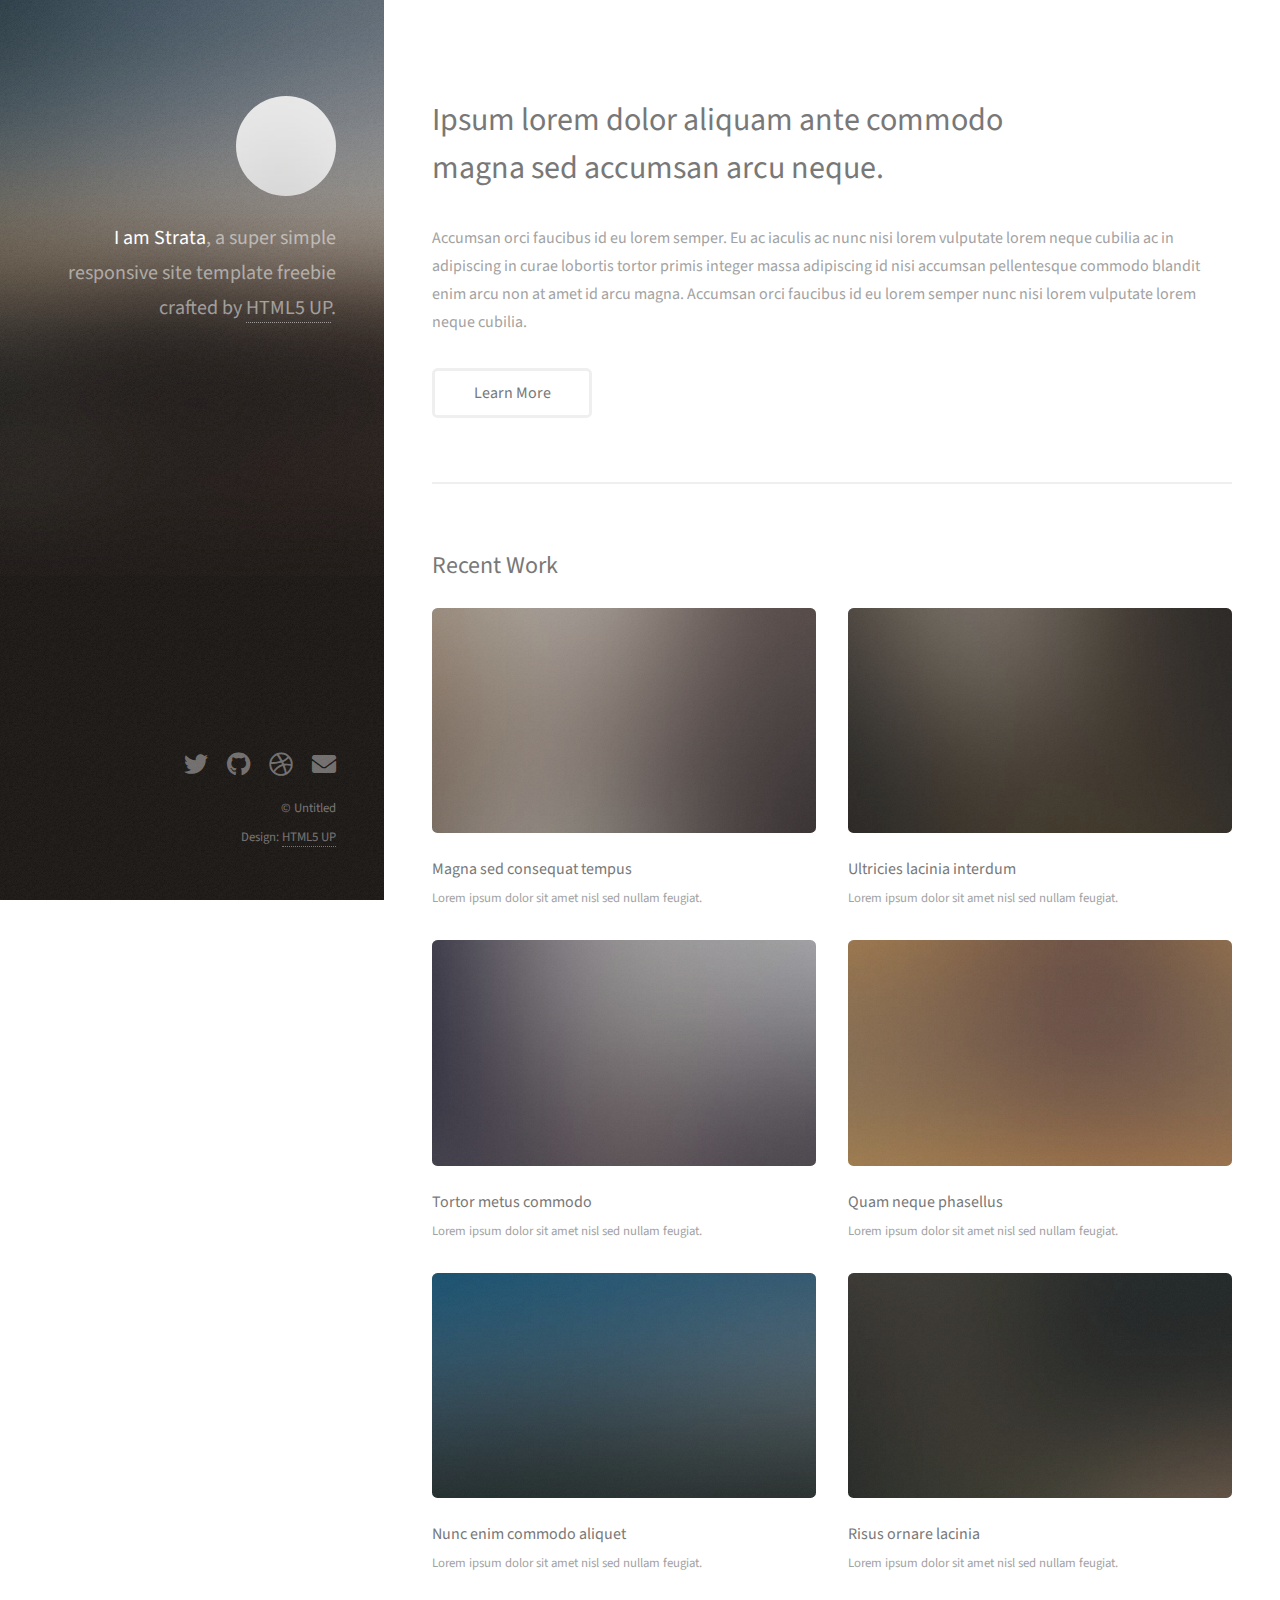
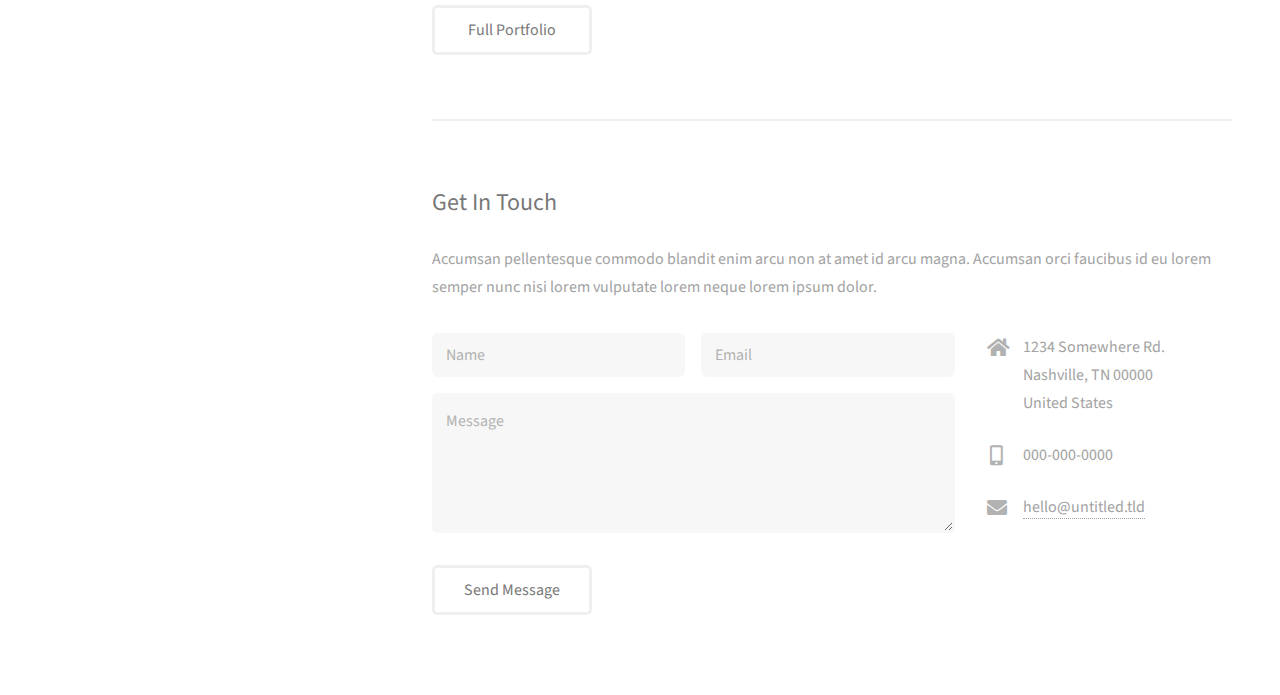
==== index.html @ fc591d52 "Template" ====
<!DOCTYPE HTML>
<!--
	Strata by HTML5 UP
	html5up.net | @ajlkn
	Free for personal and commercial use under the CCA 3.0 license (html5up.net/license)
-->
<html>
	<head>
		<title>Strata by HTML5 UP</title>
		<meta charset="utf-8" />
		<meta name="viewport" content="width=device-width, initial-scale=1, user-scalable=no" />
		<link rel="stylesheet" href="assets/css/main.css" />
	</head>
	<body class="is-preload">

		<!-- Header -->
			<header id="header">
				<div class="inner">
					<a href="#" class="image avatar"><img src="images/avatar.jpg" alt="" /></a>
					<h1><strong>I am Strata</strong>, a super simple<br />
					responsive site template freebie<br />
					crafted by <a href="http://html5up.net">HTML5 UP</a>.</h1>
				</div>
			</header>

		<!-- Main -->
			<div id="main">

				<!-- One -->
					<section id="one">
						<header class="major">
							<h2>Ipsum lorem dolor aliquam ante commodo<br />
							magna sed accumsan arcu neque.</h2>
						</header>
						<p>Accumsan orci faucibus id eu lorem semper. Eu ac iaculis ac nunc nisi lorem vulputate lorem neque cubilia ac in adipiscing in curae lobortis tortor primis integer massa adipiscing id nisi accumsan pellentesque commodo blandit enim arcu non at amet id arcu magna. Accumsan orci faucibus id eu lorem semper nunc nisi lorem vulputate lorem neque cubilia.</p>
						<ul class="actions">
							<li><a href="#" class="button">Learn More</a></li>
						</ul>
					</section>

				<!-- Two -->
					<section id="two">
						<h2>Recent Work</h2>
						<div class="row">
							<article class="col-6 col-12-xsmall work-item">
								<a href="images/fulls/01.jpg" class="image fit thumb"><img src="images/thumbs/01.jpg" alt="" /></a>
								<h3>Magna sed consequat tempus</h3>
								<p>Lorem ipsum dolor sit amet nisl sed nullam feugiat.</p>
							</article>
							<article class="col-6 col-12-xsmall work-item">
								<a href="images/fulls/02.jpg" class="image fit thumb"><img src="images/thumbs/02.jpg" alt="" /></a>
								<h3>Ultricies lacinia interdum</h3>
								<p>Lorem ipsum dolor sit amet nisl sed nullam feugiat.</p>
							</article>
							<article class="col-6 col-12-xsmall work-item">
								<a href="images/fulls/03.jpg" class="image fit thumb"><img src="images/thumbs/03.jpg" alt="" /></a>
								<h3>Tortor metus commodo</h3>
								<p>Lorem ipsum dolor sit amet nisl sed nullam feugiat.</p>
							</article>
							<article class="col-6 col-12-xsmall work-item">
								<a href="images/fulls/04.jpg" class="image fit thumb"><img src="images/thumbs/04.jpg" alt="" /></a>
								<h3>Quam neque phasellus</h3>
								<p>Lorem ipsum dolor sit amet nisl sed nullam feugiat.</p>
							</article>
							<article class="col-6 col-12-xsmall work-item">
								<a href="images/fulls/05.jpg" class="image fit thumb"><img src="images/thumbs/05.jpg" alt="" /></a>
								<h3>Nunc enim commodo aliquet</h3>
								<p>Lorem ipsum dolor sit amet nisl sed nullam feugiat.</p>
							</article>
							<article class="col-6 col-12-xsmall work-item">
								<a href="images/fulls/06.jpg" class="image fit thumb"><img src="images/thumbs/06.jpg" alt="" /></a>
								<h3>Risus ornare lacinia</h3>
								<p>Lorem ipsum dolor sit amet nisl sed nullam feugiat.</p>
							</article>
						</div>
						<ul class="actions">
							<li><a href="#" class="button">Full Portfolio</a></li>
						</ul>
					</section>

				<!-- Three -->
					<section id="three">
						<h2>Get In Touch</h2>
						<p>Accumsan pellentesque commodo blandit enim arcu non at amet id arcu magna. Accumsan orci faucibus id eu lorem semper nunc nisi lorem vulputate lorem neque lorem ipsum dolor.</p>
						<div class="row">
							<div class="col-8 col-12-small">
								<form method="post" action="#">
									<div class="row gtr-uniform gtr-50">
										<div class="col-6 col-12-xsmall"><input type="text" name="name" id="name" placeholder="Name" /></div>
										<div class="col-6 col-12-xsmall"><input type="email" name="email" id="email" placeholder="Email" /></div>
										<div class="col-12"><textarea name="message" id="message" placeholder="Message" rows="4"></textarea></div>
									</div>
								</form>
								<ul class="actions">
									<li><input type="submit" value="Send Message" /></li>
								</ul>
							</div>
							<div class="col-4 col-12-small">
								<ul class="labeled-icons">
									<li>
										<h3 class="icon solid fa-home"><span class="label">Address</span></h3>
										1234 Somewhere Rd.<br />
										Nashville, TN 00000<br />
										United States
									</li>
									<li>
										<h3 class="icon solid fa-mobile-alt"><span class="label">Phone</span></h3>
										000-000-0000
									</li>
									<li>
										<h3 class="icon solid fa-envelope"><span class="label">Email</span></h3>
										<a href="#">hello@untitled.tld</a>
									</li>
								</ul>
							</div>
						</div>
					</section>

				<!-- Four -->
				<!--
					<section id="four">
						<h2>Elements</h2>

						<section>
							<h4>Text</h4>
							<p>This is <b>bold</b> and this is <strong>strong</strong>. This is <i>italic</i> and this is <em>emphasized</em>.
							This is <sup>superscript</sup> text and this is <sub>subscript</sub> text.
							This is <u>underlined</u> and this is code: <code>for (;;) { ... }</code>. Finally, <a href="#">this is a link</a>.</p>
							<hr />
							<header>
								<h4>Heading with a Subtitle</h4>
								<p>Lorem ipsum dolor sit amet nullam id egestas urna aliquam</p>
							</header>
							<p>Nunc lacinia ante nunc ac lobortis. Interdum adipiscing gravida odio porttitor sem non mi integer non faucibus ornare mi ut ante amet placerat aliquet. Volutpat eu sed ante lacinia sapien lorem accumsan varius montes viverra nibh in adipiscing blandit tempus accumsan.</p>
							<header>
								<h5>Heading with a Subtitle</h5>
								<p>Lorem ipsum dolor sit amet nullam id egestas urna aliquam</p>
							</header>
							<p>Nunc lacinia ante nunc ac lobortis. Interdum adipiscing gravida odio porttitor sem non mi integer non faucibus ornare mi ut ante amet placerat aliquet. Volutpat eu sed ante lacinia sapien lorem accumsan varius montes viverra nibh in adipiscing blandit tempus accumsan.</p>
							<hr />
							<h2>Heading Level 2</h2>
							<h3>Heading Level 3</h3>
							<h4>Heading Level 4</h4>
							<h5>Heading Level 5</h5>
							<h6>Heading Level 6</h6>
							<hr />
							<h5>Blockquote</h5>
							<blockquote>Fringilla nisl. Donec accumsan interdum nisi, quis tincidunt felis sagittis eget tempus euismod. Vestibulum ante ipsum primis in faucibus vestibulum. Blandit adipiscing eu felis iaculis volutpat ac adipiscing accumsan faucibus. Vestibulum ante ipsum primis in faucibus lorem ipsum dolor sit amet nullam adipiscing eu felis.</blockquote>
							<h5>Preformatted</h5>
							<pre><code>i = 0;

while (!deck.isInOrder()) {
print 'Iteration ' + i;
deck.shuffle();
i++;
}

print 'It took ' + i + ' iterations to sort the deck.';</code></pre>
						</section>

						<section>
							<h4>Lists</h4>
							<div class="row">
								<div class="col-6 col-12-xsmall">
									<h5>Unordered</h5>
									<ul>
										<li>Dolor pulvinar etiam magna etiam.</li>
										<li>Sagittis adipiscing lorem eleifend.</li>
										<li>Felis enim feugiat dolore viverra.</li>
									</ul>
									<h5>Alternate</h5>
									<ul class="alt">
										<li>Dolor pulvinar etiam magna etiam.</li>
										<li>Sagittis adipiscing lorem eleifend.</li>
										<li>Felis enim feugiat dolore viverra.</li>
									</ul>
								</div>
								<div class="col-6 col-12-xsmall">
									<h5>Ordered</h5>
									<ol>
										<li>Dolor pulvinar etiam magna etiam.</li>
										<li>Etiam vel felis at lorem sed viverra.</li>
										<li>Felis enim feugiat dolore viverra.</li>
										<li>Dolor pulvinar etiam magna etiam.</li>
										<li>Etiam vel felis at lorem sed viverra.</li>
										<li>Felis enim feugiat dolore viverra.</li>
									</ol>
									<h5>Icons</h5>
									<ul class="icons">
										<li><a href="#" class="icon brands fa-twitter"><span class="label">Twitter</span></a></li>
										<li><a href="#" class="icon brands fa-facebook-f"><span class="label">Facebook</span></a></li>
										<li><a href="#" class="icon brands fa-instagram"><span class="label">Instagram</span></a></li>
										<li><a href="#" class="icon brands fa-github"><span class="label">Github</span></a></li>
										<li><a href="#" class="icon brands fa-dribbble"><span class="label">Dribbble</span></a></li>
										<li><a href="#" class="icon brands fa-tumblr"><span class="label">Tumblr</span></a></li>
									</ul>
								</div>
							</div>
							<h5>Actions</h5>
							<ul class="actions">
								<li><a href="#" class="button primary">Default</a></li>
								<li><a href="#" class="button">Default</a></li>
							</ul>
							<ul class="actions small">
								<li><a href="#" class="button primary small">Small</a></li>
								<li><a href="#" class="button small">Small</a></li>
							</ul>
							<div class="row">
								<div class="col-6 col-12-small">
									<ul class="actions stacked">
										<li><a href="#" class="button primary">Default</a></li>
										<li><a href="#" class="button">Default</a></li>
									</ul>
								</div>
								<div class="col-6 col-12-small">
									<ul class="actions stacked">
										<li><a href="#" class="button primary small">Small</a></li>
										<li><a href="#" class="button small">Small</a></li>
									</ul>
								</div>
								<div class="col-6 col-12-small">
									<ul class="actions stacked">
										<li><a href="#" class="button primary fit">Default</a></li>
										<li><a href="#" class="button fit">Default</a></li>
									</ul>
								</div>
								<div class="col-6 col-12-small">
									<ul class="actions stacked">
										<li><a href="#" class="button primary small fit">Small</a></li>
										<li><a href="#" class="button small fit">Small</a></li>
									</ul>
								</div>
							</div>
						</section>

						<section>
							<h4>Table</h4>
							<h5>Default</h5>
							<div class="table-wrapper">
								<table>
									<thead>
										<tr>
											<th>Name</th>
											<th>Description</th>
											<th>Price</th>
										</tr>
									</thead>
									<tbody>
										<tr>
											<td>Item One</td>
											<td>Ante turpis integer aliquet porttitor.</td>
											<td>29.99</td>
										</tr>
										<tr>
											<td>Item Two</td>
											<td>Vis ac commodo adipiscing arcu aliquet.</td>
											<td>19.99</td>
										</tr>
										<tr>
											<td>Item Three</td>
											<td> Morbi faucibus arcu accumsan lorem.</td>
											<td>29.99</td>
										</tr>
										<tr>
											<td>Item Four</td>
											<td>Vitae integer tempus condimentum.</td>
											<td>19.99</td>
										</tr>
										<tr>
											<td>Item Five</td>
											<td>Ante turpis integer aliquet porttitor.</td>
											<td>29.99</td>
										</tr>
									</tbody>
									<tfoot>
										<tr>
											<td colspan="2"></td>
											<td>100.00</td>
										</tr>
									</tfoot>
								</table>
							</div>

							<h5>Alternate</h5>
							<div class="table-wrapper">
								<table class="alt">
									<thead>
										<tr>
											<th>Name</th>
											<th>Description</th>
											<th>Price</th>
										</tr>
									</thead>
									<tbody>
										<tr>
											<td>Item One</td>
											<td>Ante turpis integer aliquet porttitor.</td>
											<td>29.99</td>
										</tr>
										<tr>
											<td>Item Two</td>
											<td>Vis ac commodo adipiscing arcu aliquet.</td>
											<td>19.99</td>
										</tr>
										<tr>
											<td>Item Three</td>
											<td> Morbi faucibus arcu accumsan lorem.</td>
											<td>29.99</td>
										</tr>
										<tr>
											<td>Item Four</td>
											<td>Vitae integer tempus condimentum.</td>
											<td>19.99</td>
										</tr>
										<tr>
											<td>Item Five</td>
											<td>Ante turpis integer aliquet porttitor.</td>
											<td>29.99</td>
										</tr>
									</tbody>
									<tfoot>
										<tr>
											<td colspan="2"></td>
											<td>100.00</td>
										</tr>
									</tfoot>
								</table>
							</div>
						</section>

						<section>
							<h4>Buttons</h4>
							<ul class="actions">
								<li><a href="#" class="button primary">Primary</a></li>
								<li><a href="#" class="button">Default</a></li>
							</ul>
							<ul class="actions">
								<li><a href="#" class="button large">Large</a></li>
								<li><a href="#" class="button">Default</a></li>
								<li><a href="#" class="button small">Small</a></li>
							</ul>
							<ul class="actions fit">
								<li><a href="#" class="button primary fit">Fit</a></li>
								<li><a href="#" class="button fit">Fit</a></li>
							</ul>
							<ul class="actions fit small">
								<li><a href="#" class="button primary fit small">Fit + Small</a></li>
								<li><a href="#" class="button fit small">Fit + Small</a></li>
							</ul>
							<ul class="actions">
								<li><a href="#" class="button primary icon solid fa-download">Icon</a></li>
								<li><a href="#" class="button icon solid fa-download">Icon</a></li>
							</ul>
							<ul class="actions">
								<li><span class="button primary disabled">Primary</span></li>
								<li><span class="button disabled">Default</span></li>
							</ul>
						</section>

						<section>
							<h4>Form</h4>
							<form method="post" action="#">
								<div class="row gtr-uniform gtr-50">
									<div class="col-6 col-12-xsmall">
										<input type="text" name="demo-name" id="demo-name" value="" placeholder="Name" />
									</div>
									<div class="col-6 col-12-xsmall">
										<input type="email" name="demo-email" id="demo-email" value="" placeholder="Email" />
									</div>
									<div class="col-12">
										<select name="demo-category" id="demo-category">
											<option value="">- Category -</option>
											<option value="1">Manufacturing</option>
											<option value="1">Shipping</option>
											<option value="1">Administration</option>
											<option value="1">Human Resources</option>
										</select>
									</div>
									<div class="col-4 col-12-small">
										<input type="radio" id="demo-priority-low" name="demo-priority" checked>
										<label for="demo-priority-low">Low Priority</label>
									</div>
									<div class="col-4 col-12-small">
										<input type="radio" id="demo-priority-normal" name="demo-priority">
										<label for="demo-priority-normal">Normal Priority</label>
									</div>
									<div class="col-4 col-12-small">
										<input type="radio" id="demo-priority-high" name="demo-priority">
										<label for="demo-priority-high">High Priority</label>
									</div>
									<div class="col-6 col-12-small">
										<input type="checkbox" id="demo-copy" name="demo-copy">
										<label for="demo-copy">Email me a copy of this message</label>
									</div>
									<div class="col-6 col-12-small">
										<input type="checkbox" id="demo-human" name="demo-human" checked>
										<label for="demo-human">I am a human and not a robot</label>
									</div>
									<div class="col-12">
										<textarea name="demo-message" id="demo-message" placeholder="Enter your message" rows="6"></textarea>
									</div>
									<div class="col-12">
										<ul class="actions">
											<li><input type="submit" value="Send Message" class="primary" /></li>
											<li><input type="reset" value="Reset" /></li>
										</ul>
									</div>
								</div>
							</form>
						</section>

						<section>
							<h4>Image</h4>
							<h5>Fit</h5>
							<div class="box alt">
								<div class="row gtr-50 gtr-uniform">
									<div class="col-12"><span class="image fit"><img src="images/fulls/05.jpg" alt="" /></span></div>
									<div class="col-4"><span class="image fit"><img src="images/thumbs/01.jpg" alt="" /></span></div>
									<div class="col-4"><span class="image fit"><img src="images/thumbs/02.jpg" alt="" /></span></div>
									<div class="col-4"><span class="image fit"><img src="images/thumbs/03.jpg" alt="" /></span></div>
									<div class="col-4"><span class="image fit"><img src="images/thumbs/04.jpg" alt="" /></span></div>
									<div class="col-4"><span class="image fit"><img src="images/thumbs/05.jpg" alt="" /></span></div>
									<div class="col-4"><span class="image fit"><img src="images/thumbs/06.jpg" alt="" /></span></div>
									<div class="col-4"><span class="image fit"><img src="images/thumbs/03.jpg" alt="" /></span></div>
									<div class="col-4"><span class="image fit"><img src="images/thumbs/02.jpg" alt="" /></span></div>
									<div class="col-4"><span class="image fit"><img src="images/thumbs/01.jpg" alt="" /></span></div>
								</div>
							</div>
							<h5>Left &amp; Right</h5>
							<p><span class="image left"><img src="images/avatar.jpg" alt="" /></span>Fringilla nisl. Donec accumsan interdum nisi, quis tincidunt felis sagittis eget. tempus euismod. Vestibulum ante ipsum primis in faucibus vestibulum. Blandit adipiscing eu felis iaculis volutpat ac adipiscing accumsan eu faucibus. Integer ac pellentesque praesent tincidunt felis sagittis eget. tempus euismod. Vestibulum ante ipsum primis in faucibus vestibulum. Blandit adipiscing eu felis iaculis volutpat ac adipiscing accumsan eu faucibus. Integer ac pellentesque praesent. Donec accumsan interdum nisi, quis tincidunt felis sagittis eget. tempus euismod. Vestibulum ante ipsum primis in faucibus vestibulum. Blandit adipiscing eu felis iaculis volutpat ac adipiscing accumsan eu faucibus. Integer ac pellentesque praesent tincidunt felis sagittis eget. tempus euismod. Vestibulum ante ipsum primis in faucibus vestibulum. Blandit adipiscing eu felis iaculis volutpat ac adipiscing accumsan eu faucibus. Integer ac pellentesque praesent.</p>
							<p><span class="image right"><img src="images/avatar.jpg" alt="" /></span>Fringilla nisl. Donec accumsan interdum nisi, quis tincidunt felis sagittis eget. tempus euismod. Vestibulum ante ipsum primis in faucibus vestibulum. Blandit adipiscing eu felis iaculis volutpat ac adipiscing accumsan eu faucibus. Integer ac pellentesque praesent tincidunt felis sagittis eget. tempus euismod. Vestibulum ante ipsum primis in faucibus vestibulum. Blandit adipiscing eu felis iaculis volutpat ac adipiscing accumsan eu faucibus. Integer ac pellentesque praesent. Donec accumsan interdum nisi, quis tincidunt felis sagittis eget. tempus euismod. Vestibulum ante ipsum primis in faucibus vestibulum. Blandit adipiscing eu felis iaculis volutpat ac adipiscing accumsan eu faucibus. Integer ac pellentesque praesent tincidunt felis sagittis eget. tempus euismod. Vestibulum ante ipsum primis in faucibus vestibulum. Blandit adipiscing eu felis iaculis volutpat ac adipiscing accumsan eu faucibus. Integer ac pellentesque praesent.</p>
						</section>

					</section>
				-->

			</div>

		<!-- Footer -->
			<footer id="footer">
				<div class="inner">
					<ul class="icons">
						<li><a href="#" class="icon brands fa-twitter"><span class="label">Twitter</span></a></li>
						<li><a href="#" class="icon brands fa-github"><span class="label">Github</span></a></li>
						<li><a href="#" class="icon brands fa-dribbble"><span class="label">Dribbble</span></a></li>
						<li><a href="#" class="icon solid fa-envelope"><span class="label">Email</span></a></li>
					</ul>
					<ul class="copyright">
						<li>&copy; Untitled</li><li>Design: <a href="http://html5up.net">HTML5 UP</a></li>
					</ul>
				</div>
			</footer>

		<!-- Scripts -->
			<script src="assets/js/jquery.min.js"></script>
			<script src="assets/js/jquery.poptrox.min.js"></script>
			<script src="assets/js/browser.min.js"></script>
			<script src="assets/js/breakpoints.min.js"></script>
			<script src="assets/js/util.js"></script>
			<script src="assets/js/main.js"></script>

	</body>
</html>
---- assets/css/main.css ----
@import url("fontawesome-all.min.css");
@import url("https://fonts.googleapis.com/css?family=Source+Sans+Pro:400,400italic");

/*
	Strata by HTML5 UP
	html5up.net | @ajlkn
	Free for personal and commercial use under the CCA 3.0 license (html5up.net/license)
*/

html, body, div, span, applet, object,
iframe, h1, h2, h3, h4, h5, h6, p, blockquote,
pre, a, abbr, acronym, address, big, cite,
code, del, dfn, em, img, ins, kbd, q, s, samp,
small, strike, strong, sub, sup, tt, var, b,
u, i, center, dl, dt, dd, ol, ul, li, fieldset,
form, label, legend, table, caption, tbody,
tfoot, thead, tr, th, td, article, aside,
canvas, details, embed, figure, figcaption,
footer, header, hgroup, menu, nav, output, ruby,
section, summary, time, mark, audio, video {
	margin: 0;
	padding: 0;
	border: 0;
	font-size: 100%;
	font: inherit;
	vertical-align: baseline;}

article, aside, details, figcaption, figure,
footer, header, hgroup, menu, nav, section {
	display: block;}

body {
	line-height: 1;
}

ol, ul {
	list-style: none;
}

blockquote, q {
	quotes: none;
}

	blockquote:before, blockquote:after, q:before, q:after {
		content: '';
		content: none;
	}

table {
	border-collapse: collapse;
	border-spacing: 0;
}

body {
	-webkit-text-size-adjust: none;
}

mark {
	background-color: transparent;
	color: inherit;
}

input::-moz-focus-inner {
	border: 0;
	padding: 0;
}

input, select, textarea {
	-moz-appearance: none;
	-webkit-appearance: none;
	-ms-appearance: none;
	appearance: none;
}

/* Basic */

	html {
		box-sizing: border-box;
	}

	*, *:before, *:after {
		box-sizing: inherit;
	}

	body {
		background: #fff;
	}

		body.is-preload *, body.is-preload *:before, body.is-preload *:after {
			-moz-animation: none !important;
			-webkit-animation: none !important;
			-ms-animation: none !important;
			animation: none !important;
			-moz-transition: none !important;
			-webkit-transition: none !important;
			-ms-transition: none !important;
			transition: none !important;
		}

	body, input, select, textarea {
		color: #a2a2a2;
		font-family: "Source Sans Pro", Helvetica, sans-serif;
		font-size: 16pt;
		font-weight: 400;
		line-height: 1.75em;
	}

	a {
		-moz-transition: color 0.2s ease-in-out, border-color 0.2s ease-in-out;
		-webkit-transition: color 0.2s ease-in-out, border-color 0.2s ease-in-out;
		-ms-transition: color 0.2s ease-in-out, border-color 0.2s ease-in-out;
		transition: color 0.2s ease-in-out, border-color 0.2s ease-in-out;
		border-bottom: dotted 1px;
		color: #49bf9d;
		text-decoration: none;
	}

		a:hover {
			border-bottom-color: transparent;
			color: #49bf9d !important;
			text-decoration: none;
		}

	strong, b {
		color: #787878;
		font-weight: 400;
	}

	em, i {
		font-style: italic;
	}

	p {
		margin: 0 0 2em 0;
	}

	h1, h2, h3, h4, h5, h6 {
		color: #787878;
		font-weight: 400;
		line-height: 1em;
		margin: 0 0 1em 0;
	}

		h1 a, h2 a, h3 a, h4 a, h5 a, h6 a {
			color: inherit;
			text-decoration: none;
		}

	h1 {
		font-size: 2em;
		line-height: 1.5em;
	}

	h2 {
		font-size: 1.5em;
		line-height: 1.5em;
	}

	h3 {
		font-size: 1.25em;
		line-height: 1.5em;
	}

	h4 {
		font-size: 1.1em;
		line-height: 1.5em;
	}

	h5 {
		font-size: 0.9em;
		line-height: 1.5em;
	}

	h6 {
		font-size: 0.7em;
		line-height: 1.5em;
	}

	sub {
		font-size: 0.8em;
		position: relative;
		top: 0.5em;
	}

	sup {
		font-size: 0.8em;
		position: relative;
		top: -0.5em;
	}

	hr {
		border: 0;
		border-bottom: solid 2px #efefef;
		margin: 2em 0;
	}

		hr.major {
			margin: 3em 0;
		}

	blockquote {
		border-left: solid 6px #efefef;
		font-style: italic;
		margin: 0 0 2em 0;
		padding: 0.5em 0 0.5em 1.5em;
	}

	code {
		background: #f7f7f7;
		border-radius: 0.35em;
		border: solid 2px #efefef;
		font-family: "Courier New", monospace;
		font-size: 0.9em;
		margin: 0 0.25em;
		padding: 0.25em 0.65em;
	}

	pre {
		-webkit-overflow-scrolling: touch;
		font-family: "Courier New", monospace;
		font-size: 0.9em;
		margin: 0 0 2em 0;
	}

		pre code {
			display: block;
			line-height: 1.75em;
			padding: 1em 1.5em;
			overflow-x: auto;
		}

	.align-left {
		text-align: left;
	}

	.align-center {
		text-align: center;
	}

	.align-right {
		text-align: right;
	}

/* Container */

	.container {
		margin: 0 auto;
		max-width: calc(100% - 4em);
		width: 100%;
	}

		.container.xsmall {
			width: 25%;
		}

		.container.small {
			width: 50%;
		}

		.container.medium {
			width: 75%;
		}

		.container.large {
			width: 125%;
		}

		.container.xlarge {
			width: 150%;
		}

		.container.max {
			width: 100%;
		}

		@media screen and (max-width: 980px) {

			.container {
				width: 100% !important;
				max-width: 100% !important;
			}

		}

		@media screen and (max-width: 480px) {

			.container {
				max-width: calc(100% - 3em);
			}

		}

/* Row */

	.row {
		display: flex;
		flex-wrap: wrap;
		box-sizing: border-box;
		align-items: stretch;
	}

		.row > * {
			box-sizing: border-box;
		}

		.row.gtr-uniform > * > :last-child {
			margin-bottom: 0;
		}

		.row.aln-left {
			justify-content: flex-start;
		}

		.row.aln-center {
			justify-content: center;
		}

		.row.aln-right {
			justify-content: flex-end;
		}

		.row.aln-top {
			align-items: flex-start;
		}

		.row.aln-middle {
			align-items: center;
		}

		.row.aln-bottom {
			align-items: flex-end;
		}

		.row > .imp {
			order: -1;
		}

		.row > .col-1 {
			width: 8.33333%;
		}

		.row > .off-1 {
			margin-left: 8.33333%;
		}

		.row > .col-2 {
			width: 16.66667%;
		}

		.row > .off-2 {
			margin-left: 16.66667%;
		}

		.row > .col-3 {
			width: 25%;
		}

		.row > .off-3 {
			margin-left: 25%;
		}

		.row > .col-4 {
			width: 33.33333%;
		}

		.row > .off-4 {
			margin-left: 33.33333%;
		}

		.row > .col-5 {
			width: 41.66667%;
		}

		.row > .off-5 {
			margin-left: 41.66667%;
		}

		.row > .col-6 {
			width: 50%;
		}

		.row > .off-6 {
			margin-left: 50%;
		}

		.row > .col-7 {
			width: 58.33333%;
		}

		.row > .off-7 {
			margin-left: 58.33333%;
		}

		.row > .col-8 {
			width: 66.66667%;
		}

		.row > .off-8 {
			margin-left: 66.66667%;
		}

		.row > .col-9 {
			width: 75%;
		}

		.row > .off-9 {
			margin-left: 75%;
		}

		.row > .col-10 {
			width: 83.33333%;
		}

		.row > .off-10 {
			margin-left: 83.33333%;
		}

		.row > .col-11 {
			width: 91.66667%;
		}

		.row > .off-11 {
			margin-left: 91.66667%;
		}

		.row > .col-12 {
			width: 100%;
		}

		.row > .off-12 {
			margin-left: 100%;
		}

		.row.gtr-0 {
			margin-top: 0;
			margin-left: 0em;
		}

			.row.gtr-0 > * {
				padding: 0 0 0 0em;
			}

			.row.gtr-0.gtr-uniform {
				margin-top: 0em;
			}

				.row.gtr-0.gtr-uniform > * {
					padding-top: 0em;
				}

		.row.gtr-25 {
			margin-top: 0;
			margin-left: -0.625em;
		}

			.row.gtr-25 > * {
				padding: 0 0 0 0.625em;
			}

			.row.gtr-25.gtr-uniform {
				margin-top: -0.625em;
			}

				.row.gtr-25.gtr-uniform > * {
					padding-top: 0.625em;
				}

		.row.gtr-50 {
			margin-top: 0;
			margin-left: -1.25em;
		}

			.row.gtr-50 > * {
				padding: 0 0 0 1.25em;
			}

			.row.gtr-50.gtr-uniform {
				margin-top: -1.25em;
			}

				.row.gtr-50.gtr-uniform > * {
					padding-top: 1.25em;
				}

		.row {
			margin-top: 0;
			margin-left: -2.5em;
		}

			.row > * {
				padding: 0 0 0 2.5em;
			}

			.row.gtr-uniform {
				margin-top: -2.5em;
			}

				.row.gtr-uniform > * {
					padding-top: 2.5em;
				}

		.row.gtr-150 {
			margin-top: 0;
			margin-left: -3.75em;
		}

			.row.gtr-150 > * {
				padding: 0 0 0 3.75em;
			}

			.row.gtr-150.gtr-uniform {
				margin-top: -3.75em;
			}

				.row.gtr-150.gtr-uniform > * {
					padding-top: 3.75em;
				}

		.row.gtr-200 {
			margin-top: 0;
			margin-left: -5em;
		}

			.row.gtr-200 > * {
				padding: 0 0 0 5em;
			}

			.row.gtr-200.gtr-uniform {
				margin-top: -5em;
			}

				.row.gtr-200.gtr-uniform > * {
					padding-top: 5em;
				}

		@media screen and (max-width: 1800px) {

			.row {
				display: flex;
				flex-wrap: wrap;
				box-sizing: border-box;
				align-items: stretch;
			}

				.row > * {
					box-sizing: border-box;
				}

				.row.gtr-uniform > * > :last-child {
					margin-bottom: 0;
				}

				.row.aln-left {
					justify-content: flex-start;
				}

				.row.aln-center {
					justify-content: center;
				}

				.row.aln-right {
					justify-content: flex-end;
				}

				.row.aln-top {
					align-items: flex-start;
				}

				.row.aln-middle {
					align-items: center;
				}

				.row.aln-bottom {
					align-items: flex-end;
				}

				.row > .imp-xlarge {
					order: -1;
				}

				.row > .col-1-xlarge {
					width: 8.33333%;
				}

				.row > .off-1-xlarge {
					margin-left: 8.33333%;
				}

				.row > .col-2-xlarge {
					width: 16.66667%;
				}

				.row > .off-2-xlarge {
					margin-left: 16.66667%;
				}

				.row > .col-3-xlarge {
					width: 25%;
				}

				.row > .off-3-xlarge {
					margin-left: 25%;
				}

				.row > .col-4-xlarge {
					width: 33.33333%;
				}

				.row > .off-4-xlarge {
					margin-left: 33.33333%;
				}

				.row > .col-5-xlarge {
					width: 41.66667%;
				}

				.row > .off-5-xlarge {
					margin-left: 41.66667%;
				}

				.row > .col-6-xlarge {
					width: 50%;
				}

				.row > .off-6-xlarge {
					margin-left: 50%;
				}

				.row > .col-7-xlarge {
					width: 58.33333%;
				}

				.row > .off-7-xlarge {
					margin-left: 58.33333%;
				}

				.row > .col-8-xlarge {
					width: 66.66667%;
				}

				.row > .off-8-xlarge {
					margin-left: 66.66667%;
				}

				.row > .col-9-xlarge {
					width: 75%;
				}

				.row > .off-9-xlarge {
					margin-left: 75%;
				}

				.row > .col-10-xlarge {
					width: 83.33333%;
				}

				.row > .off-10-xlarge {
					margin-left: 83.33333%;
				}

				.row > .col-11-xlarge {
					width: 91.66667%;
				}

				.row > .off-11-xlarge {
					margin-left: 91.66667%;
				}

				.row > .col-12-xlarge {
					width: 100%;
				}

				.row > .off-12-xlarge {
					margin-left: 100%;
				}

				.row.gtr-0 {
					margin-top: 0;
					margin-left: 0em;
				}

					.row.gtr-0 > * {
						padding: 0 0 0 0em;
					}

					.row.gtr-0.gtr-uniform {
						margin-top: 0em;
					}

						.row.gtr-0.gtr-uniform > * {
							padding-top: 0em;
						}

				.row.gtr-25 {
					margin-top: 0;
					margin-left: -0.625em;
				}

					.row.gtr-25 > * {
						padding: 0 0 0 0.625em;
					}

					.row.gtr-25.gtr-uniform {
						margin-top: -0.625em;
					}

						.row.gtr-25.gtr-uniform > * {
							padding-top: 0.625em;
						}

				.row.gtr-50 {
					margin-top: 0;
					margin-left: -1.25em;
				}

					.row.gtr-50 > * {
						padding: 0 0 0 1.25em;
					}

					.row.gtr-50.gtr-uniform {
						margin-top: -1.25em;
					}

						.row.gtr-50.gtr-uniform > * {
							padding-top: 1.25em;
						}

				.row {
					margin-top: 0;
					margin-left: -2.5em;
				}

					.row > * {
						padding: 0 0 0 2.5em;
					}

					.row.gtr-uniform {
						margin-top: -2.5em;
					}

						.row.gtr-uniform > * {
							padding-top: 2.5em;
						}

				.row.gtr-150 {
					margin-top: 0;
					margin-left: -3.75em;
				}

					.row.gtr-150 > * {
						padding: 0 0 0 3.75em;
					}

					.row.gtr-150.gtr-uniform {
						margin-top: -3.75em;
					}

						.row.gtr-150.gtr-uniform > * {
							padding-top: 3.75em;
						}

				.row.gtr-200 {
					margin-top: 0;
					margin-left: -5em;
				}

					.row.gtr-200 > * {
						padding: 0 0 0 5em;
					}

					.row.gtr-200.gtr-uniform {
						margin-top: -5em;
					}

						.row.gtr-200.gtr-uniform > * {
							padding-top: 5em;
						}

		}

		@media screen and (max-width: 1280px) {

			.row {
				display: flex;
				flex-wrap: wrap;
				box-sizing: border-box;
				align-items: stretch;
			}

				.row > * {
					box-sizing: border-box;
				}

				.row.gtr-uniform > * > :last-child {
					margin-bottom: 0;
				}

				.row.aln-left {
					justify-content: flex-start;
				}

				.row.aln-center {
					justify-content: center;
				}

				.row.aln-right {
					justify-content: flex-end;
				}

				.row.aln-top {
					align-items: flex-start;
				}

				.row.aln-middle {
					align-items: center;
				}

				.row.aln-bottom {
					align-items: flex-end;
				}

				.row > .imp-large {
					order: -1;
				}

				.row > .col-1-large {
					width: 8.33333%;
				}

				.row > .off-1-large {
					margin-left: 8.33333%;
				}

				.row > .col-2-large {
					width: 16.66667%;
				}

				.row > .off-2-large {
					margin-left: 16.66667%;
				}

				.row > .col-3-large {
					width: 25%;
				}

				.row > .off-3-large {
					margin-left: 25%;
				}

				.row > .col-4-large {
					width: 33.33333%;
				}

				.row > .off-4-large {
					margin-left: 33.33333%;
				}

				.row > .col-5-large {
					width: 41.66667%;
				}

				.row > .off-5-large {
					margin-left: 41.66667%;
				}

				.row > .col-6-large {
					width: 50%;
				}

				.row > .off-6-large {
					margin-left: 50%;
				}

				.row > .col-7-large {
					width: 58.33333%;
				}

				.row > .off-7-large {
					margin-left: 58.33333%;
				}

				.row > .col-8-large {
					width: 66.66667%;
				}

				.row > .off-8-large {
					margin-left: 66.66667%;
				}

				.row > .col-9-large {
					width: 75%;
				}

				.row > .off-9-large {
					margin-left: 75%;
				}

				.row > .col-10-large {
					width: 83.33333%;
				}

				.row > .off-10-large {
					margin-left: 83.33333%;
				}

				.row > .col-11-large {
					width: 91.66667%;
				}

				.row > .off-11-large {
					margin-left: 91.66667%;
				}

				.row > .col-12-large {
					width: 100%;
				}

				.row > .off-12-large {
					margin-left: 100%;
				}

				.row.gtr-0 {
					margin-top: 0;
					margin-left: 0em;
				}

					.row.gtr-0 > * {
						padding: 0 0 0 0em;
					}

					.row.gtr-0.gtr-uniform {
						margin-top: 0em;
					}

						.row.gtr-0.gtr-uniform > * {
							padding-top: 0em;
						}

				.row.gtr-25 {
					margin-top: 0;
					margin-left: -0.5em;
				}

					.row.gtr-25 > * {
						padding: 0 0 0 0.5em;
					}

					.row.gtr-25.gtr-uniform {
						margin-top: -0.5em;
					}

						.row.gtr-25.gtr-uniform > * {
							padding-top: 0.5em;
						}

				.row.gtr-50 {
					margin-top: 0;
					margin-left: -1em;
				}

					.row.gtr-50 > * {
						padding: 0 0 0 1em;
					}

					.row.gtr-50.gtr-uniform {
						margin-top: -1em;
					}

						.row.gtr-50.gtr-uniform > * {
							padding-top: 1em;
						}

				.row {
					margin-top: 0;
					margin-left: -2em;
				}

					.row > * {
						padding: 0 0 0 2em;
					}

					.row.gtr-uniform {
						margin-top: -2em;
					}

						.row.gtr-uniform > * {
							padding-top: 2em;
						}

				.row.gtr-150 {
					margin-top: 0;
					margin-left: -3em;
				}

					.row.gtr-150 > * {
						padding: 0 0 0 3em;
					}

					.row.gtr-150.gtr-uniform {
						margin-top: -3em;
					}

						.row.gtr-150.gtr-uniform > * {
							padding-top: 3em;
						}

				.row.gtr-200 {
					margin-top: 0;
					margin-left: -4em;
				}

					.row.gtr-200 > * {
						padding: 0 0 0 4em;
					}

					.row.gtr-200.gtr-uniform {
						margin-top: -4em;
					}

						.row.gtr-200.gtr-uniform > * {
							padding-top: 4em;
						}

		}

		@media screen and (max-width: 980px) {

			.row {
				display: flex;
				flex-wrap: wrap;
				box-sizing: border-box;
				align-items: stretch;
			}

				.row > * {
					box-sizing: border-box;
				}

				.row.gtr-uniform > * > :last-child {
					margin-bottom: 0;
				}

				.row.aln-left {
					justify-content: flex-start;
				}

				.row.aln-center {
					justify-content: center;
				}

				.row.aln-right {
					justify-content: flex-end;
				}

				.row.aln-top {
					align-items: flex-start;
				}

				.row.aln-middle {
					align-items: center;
				}

				.row.aln-bottom {
					align-items: flex-end;
				}

				.row > .imp-medium {
					order: -1;
				}

				.row > .col-1-medium {
					width: 8.33333%;
				}

				.row > .off-1-medium {
					margin-left: 8.33333%;
				}

				.row > .col-2-medium {
					width: 16.66667%;
				}

				.row > .off-2-medium {
					margin-left: 16.66667%;
				}

				.row > .col-3-medium {
					width: 25%;
				}

				.row > .off-3-medium {
					margin-left: 25%;
				}

				.row > .col-4-medium {
					width: 33.33333%;
				}

				.row > .off-4-medium {
					margin-left: 33.33333%;
				}

				.row > .col-5-medium {
					width: 41.66667%;
				}

				.row > .off-5-medium {
					margin-left: 41.66667%;
				}

				.row > .col-6-medium {
					width: 50%;
				}

				.row > .off-6-medium {
					margin-left: 50%;
				}

				.row > .col-7-medium {
					width: 58.33333%;
				}

				.row > .off-7-medium {
					margin-left: 58.33333%;
				}

				.row > .col-8-medium {
					width: 66.66667%;
				}

				.row > .off-8-medium {
					margin-left: 66.66667%;
				}

				.row > .col-9-medium {
					width: 75%;
				}

				.row > .off-9-medium {
					margin-left: 75%;
				}

				.row > .col-10-medium {
					width: 83.33333%;
				}

				.row > .off-10-medium {
					margin-left: 83.33333%;
				}

				.row > .col-11-medium {
					width: 91.66667%;
				}

				.row > .off-11-medium {
					margin-left: 91.66667%;
				}

				.row > .col-12-medium {
					width: 100%;
				}

				.row > .off-12-medium {
					margin-left: 100%;
				}

				.row.gtr-0 {
					margin-top: 0;
					margin-left: 0em;
				}

					.row.gtr-0 > * {
						padding: 0 0 0 0em;
					}

					.row.gtr-0.gtr-uniform {
						margin-top: 0em;
					}

						.row.gtr-0.gtr-uniform > * {
							padding-top: 0em;
						}

				.row.gtr-25 {
					margin-top: 0;
					margin-left: -0.5em;
				}

					.row.gtr-25 > * {
						padding: 0 0 0 0.5em;
					}

					.row.gtr-25.gtr-uniform {
						margin-top: -0.5em;
					}

						.row.gtr-25.gtr-uniform > * {
							padding-top: 0.5em;
						}

				.row.gtr-50 {
					margin-top: 0;
					margin-left: -1em;
				}

					.row.gtr-50 > * {
						padding: 0 0 0 1em;
					}

					.row.gtr-50.gtr-uniform {
						margin-top: -1em;
					}

						.row.gtr-50.gtr-uniform > * {
							padding-top: 1em;
						}

				.row {
					margin-top: 0;
					margin-left: -2em;
				}

					.row > * {
						padding: 0 0 0 2em;
					}

					.row.gtr-uniform {
						margin-top: -2em;
					}

						.row.gtr-uniform > * {
							padding-top: 2em;
						}

				.row.gtr-150 {
					margin-top: 0;
					margin-left: -3em;
				}

					.row.gtr-150 > * {
						padding: 0 0 0 3em;
					}

					.row.gtr-150.gtr-uniform {
						margin-top: -3em;
					}

						.row.gtr-150.gtr-uniform > * {
							padding-top: 3em;
						}

				.row.gtr-200 {
					margin-top: 0;
					margin-left: -4em;
				}

					.row.gtr-200 > * {
						padding: 0 0 0 4em;
					}

					.row.gtr-200.gtr-uniform {
						margin-top: -4em;
					}

						.row.gtr-200.gtr-uniform > * {
							padding-top: 4em;
						}

		}

		@media screen and (max-width: 736px) {

			.row {
				display: flex;
				flex-wrap: wrap;
				box-sizing: border-box;
				align-items: stretch;
			}

				.row > * {
					box-sizing: border-box;
				}

				.row.gtr-uniform > * > :last-child {
					margin-bottom: 0;
				}

				.row.aln-left {
					justify-content: flex-start;
				}

				.row.aln-center {
					justify-content: center;
				}

				.row.aln-right {
					justify-content: flex-end;
				}

				.row.aln-top {
					align-items: flex-start;
				}

				.row.aln-middle {
					align-items: center;
				}

				.row.aln-bottom {
					align-items: flex-end;
				}

				.row > .imp-small {
					order: -1;
				}

				.row > .col-1-small {
					width: 8.33333%;
				}

				.row > .off-1-small {
					margin-left: 8.33333%;
				}

				.row > .col-2-small {
					width: 16.66667%;
				}

				.row > .off-2-small {
					margin-left: 16.66667%;
				}

				.row > .col-3-small {
					width: 25%;
				}

				.row > .off-3-small {
					margin-left: 25%;
				}

				.row > .col-4-small {
					width: 33.33333%;
				}

				.row > .off-4-small {
					margin-left: 33.33333%;
				}

				.row > .col-5-small {
					width: 41.66667%;
				}

				.row > .off-5-small {
					margin-left: 41.66667%;
				}

				.row > .col-6-small {
					width: 50%;
				}

				.row > .off-6-small {
					margin-left: 50%;
				}

				.row > .col-7-small {
					width: 58.33333%;
				}

				.row > .off-7-small {
					margin-left: 58.33333%;
				}

				.row > .col-8-small {
					width: 66.66667%;
				}

				.row > .off-8-small {
					margin-left: 66.66667%;
				}

				.row > .col-9-small {
					width: 75%;
				}

				.row > .off-9-small {
					margin-left: 75%;
				}

				.row > .col-10-small {
					width: 83.33333%;
				}

				.row > .off-10-small {
					margin-left: 83.33333%;
				}

				.row > .col-11-small {
					width: 91.66667%;
				}

				.row > .off-11-small {
					margin-left: 91.66667%;
				}

				.row > .col-12-small {
					width: 100%;
				}

				.row > .off-12-small {
					margin-left: 100%;
				}

				.row.gtr-0 {
					margin-top: 0;
					margin-left: 0em;
				}

					.row.gtr-0 > * {
						padding: 0 0 0 0em;
					}

					.row.gtr-0.gtr-uniform {
						margin-top: 0em;
					}

						.row.gtr-0.gtr-uniform > * {
							padding-top: 0em;
						}

				.row.gtr-25 {
					margin-top: 0;
					margin-left: -0.375em;
				}

					.row.gtr-25 > * {
						padding: 0 0 0 0.375em;
					}

					.row.gtr-25.gtr-uniform {
						margin-top: -0.375em;
					}

						.row.gtr-25.gtr-uniform > * {
							padding-top: 0.375em;
						}

				.row.gtr-50 {
					margin-top: 0;
					margin-left: -0.75em;
				}

					.row.gtr-50 > * {
						padding: 0 0 0 0.75em;
					}

					.row.gtr-50.gtr-uniform {
						margin-top: -0.75em;
					}

						.row.gtr-50.gtr-uniform > * {
							padding-top: 0.75em;
						}

				.row {
					margin-top: 0;
					margin-left: -1.5em;
				}

					.row > * {
						padding: 0 0 0 1.5em;
					}

					.row.gtr-uniform {
						margin-top: -1.5em;
					}

						.row.gtr-uniform > * {
							padding-top: 1.5em;
						}

				.row.gtr-150 {
					margin-top: 0;
					margin-left: -2.25em;
				}

					.row.gtr-150 > * {
						padding: 0 0 0 2.25em;
					}

					.row.gtr-150.gtr-uniform {
						margin-top: -2.25em;
					}

						.row.gtr-150.gtr-uniform > * {
							padding-top: 2.25em;
						}

				.row.gtr-200 {
					margin-top: 0;
					margin-left: -3em;
				}

					.row.gtr-200 > * {
						padding: 0 0 0 3em;
					}

					.row.gtr-200.gtr-uniform {
						margin-top: -3em;
					}

						.row.gtr-200.gtr-uniform > * {
							padding-top: 3em;
						}

		}

		@media screen and (max-width: 480px) {

			.row {
				display: flex;
				flex-wrap: wrap;
				box-sizing: border-box;
				align-items: stretch;
			}

				.row > * {
					box-sizing: border-box;
				}

				.row.gtr-uniform > * > :last-child {
					margin-bottom: 0;
				}

				.row.aln-left {
					justify-content: flex-start;
				}

				.row.aln-center {
					justify-content: center;
				}

				.row.aln-right {
					justify-content: flex-end;
				}

				.row.aln-top {
					align-items: flex-start;
				}

				.row.aln-middle {
					align-items: center;
				}

				.row.aln-bottom {
					align-items: flex-end;
				}

				.row > .imp-xsmall {
					order: -1;
				}

				.row > .col-1-xsmall {
					width: 8.33333%;
				}

				.row > .off-1-xsmall {
					margin-left: 8.33333%;
				}

				.row > .col-2-xsmall {
					width: 16.66667%;
				}

				.row > .off-2-xsmall {
					margin-left: 16.66667%;
				}

				.row > .col-3-xsmall {
					width: 25%;
				}

				.row > .off-3-xsmall {
					margin-left: 25%;
				}

				.row > .col-4-xsmall {
					width: 33.33333%;
				}

				.row > .off-4-xsmall {
					margin-left: 33.33333%;
				}

				.row > .col-5-xsmall {
					width: 41.66667%;
				}

				.row > .off-5-xsmall {
					margin-left: 41.66667%;
				}

				.row > .col-6-xsmall {
					width: 50%;
				}

				.row > .off-6-xsmall {
					margin-left: 50%;
				}

				.row > .col-7-xsmall {
					width: 58.33333%;
				}

				.row > .off-7-xsmall {
					margin-left: 58.33333%;
				}

				.row > .col-8-xsmall {
					width: 66.66667%;
				}

				.row > .off-8-xsmall {
					margin-left: 66.66667%;
				}

				.row > .col-9-xsmall {
					width: 75%;
				}

				.row > .off-9-xsmall {
					margin-left: 75%;
				}

				.row > .col-10-xsmall {
					width: 83.33333%;
				}

				.row > .off-10-xsmall {
					margin-left: 83.33333%;
				}

				.row > .col-11-xsmall {
					width: 91.66667%;
				}

				.row > .off-11-xsmall {
					margin-left: 91.66667%;
				}

				.row > .col-12-xsmall {
					width: 100%;
				}

				.row > .off-12-xsmall {
					margin-left: 100%;
				}

				.row.gtr-0 {
					margin-top: 0;
					margin-left: 0em;
				}

					.row.gtr-0 > * {
						padding: 0 0 0 0em;
					}

					.row.gtr-0.gtr-uniform {
						margin-top: 0em;
					}

						.row.gtr-0.gtr-uniform > * {
							padding-top: 0em;
						}

				.row.gtr-25 {
					margin-top: 0;
					margin-left: -0.375em;
				}

					.row.gtr-25 > * {
						padding: 0 0 0 0.375em;
					}

					.row.gtr-25.gtr-uniform {
						margin-top: -0.375em;
					}

						.row.gtr-25.gtr-uniform > * {
							padding-top: 0.375em;
						}

				.row.gtr-50 {
					margin-top: 0;
					margin-left: -0.75em;
				}

					.row.gtr-50 > * {
						padding: 0 0 0 0.75em;
					}

					.row.gtr-50.gtr-uniform {
						margin-top: -0.75em;
					}

						.row.gtr-50.gtr-uniform > * {
							padding-top: 0.75em;
						}

				.row {
					margin-top: 0;
					margin-left: -1.5em;
				}

					.row > * {
						padding: 0 0 0 1.5em;
					}

					.row.gtr-uniform {
						margin-top: -1.5em;
					}

						.row.gtr-uniform > * {
							padding-top: 1.5em;
						}

				.row.gtr-150 {
					margin-top: 0;
					margin-left: -2.25em;
				}

					.row.gtr-150 > * {
						padding: 0 0 0 2.25em;
					}

					.row.gtr-150.gtr-uniform {
						margin-top: -2.25em;
					}

						.row.gtr-150.gtr-uniform > * {
							padding-top: 2.25em;
						}

				.row.gtr-200 {
					margin-top: 0;
					margin-left: -3em;
				}

					.row.gtr-200 > * {
						padding: 0 0 0 3em;
					}

					.row.gtr-200.gtr-uniform {
						margin-top: -3em;
					}

						.row.gtr-200.gtr-uniform > * {
							padding-top: 3em;
						}

		}

/* Section/Article */

	section.special, article.special {
		text-align: center;
	}

	header p {
		color: #b2b2b2;
		position: relative;
		margin: 0 0 1.5em 0;
	}

	header h2 + p {
		font-size: 1.25em;
		margin-top: -1em;
		line-height: 1.5em;
	}

	header h3 + p {
		font-size: 1.1em;
		margin-top: -0.8em;
		line-height: 1.5em;
	}

	header h4 + p,
	header h5 + p,
	header h6 + p {
		font-size: 0.9em;
		margin-top: -0.6em;
		line-height: 1.5em;
	}

	header.major h2 {
		font-size: 2em;
	}

/* Form */

	form {
		margin: 0 0 2em 0;
	}

	label {
		color: #787878;
		display: block;
		font-size: 0.9em;
		font-weight: 400;
		margin: 0 0 1em 0;
	}

	input[type="text"],
	input[type="password"],
	input[type="email"],
	select,
	textarea {
		-moz-appearance: none;
		-webkit-appearance: none;
		-ms-appearance: none;
		appearance: none;
		background: #f7f7f7;
		border-radius: 0.35em;
		border: solid 2px transparent;
		color: inherit;
		display: block;
		outline: 0;
		padding: 0 0.75em;
		text-decoration: none;
		width: 100%;
	}

		input[type="text"]:invalid,
		input[type="password"]:invalid,
		input[type="email"]:invalid,
		select:invalid,
		textarea:invalid {
			box-shadow: none;
		}

		input[type="text"]:focus,
		input[type="password"]:focus,
		input[type="email"]:focus,
		select:focus,
		textarea:focus {
			border-color: #49bf9d;
		}

	select {
		background-image: url("data:image/svg+xml;charset=utf8,%3Csvg xmlns='http://www.w3.org/2000/svg' width='40' height='40' preserveAspectRatio='none' viewBox='0 0 40 40'%3E%3Cpath d='M9.4,12.3l10.4,10.4l10.4-10.4c0.2-0.2,0.5-0.4,0.9-0.4c0.3,0,0.6,0.1,0.9,0.4l3.3,3.3c0.2,0.2,0.4,0.5,0.4,0.9 c0,0.4-0.1,0.6-0.4,0.9L20.7,31.9c-0.2,0.2-0.5,0.4-0.9,0.4c-0.3,0-0.6-0.1-0.9-0.4L4.3,17.3c-0.2-0.2-0.4-0.5-0.4-0.9 c0-0.4,0.1-0.6,0.4-0.9l3.3-3.3c0.2-0.2,0.5-0.4,0.9-0.4S9.1,12.1,9.4,12.3z' fill='%23dfdfdf' /%3E%3C/svg%3E");
		background-size: 1.25rem;
		background-repeat: no-repeat;
		background-position: calc(100% - 1rem) center;
		height: 2.75em;
		padding-right: 2.75em;
		text-overflow: ellipsis;
	}

		select option {
			color: #787878;
			background: #fff;
		}

		select:focus::-ms-value {
			background-color: transparent;
		}

		select::-ms-expand {
			display: none;
		}

	input[type="text"],
	input[type="password"],
	input[type="email"],
	select {
		height: 2.75em;
	}

	textarea {
		padding: 0.75em;
	}

	input[type="checkbox"],
	input[type="radio"] {
		-moz-appearance: none;
		-webkit-appearance: none;
		-ms-appearance: none;
		appearance: none;
		display: block;
		float: left;
		margin-right: -2em;
		opacity: 0;
		width: 1em;
		z-index: -1;
	}

		input[type="checkbox"] + label,
		input[type="radio"] + label {
			text-decoration: none;
			color: #a2a2a2;
			cursor: pointer;
			display: inline-block;
			font-size: 1em;
			font-weight: 400;
			padding-left: 2.4em;
			padding-right: 0.75em;
			position: relative;
		}

			input[type="checkbox"] + label:before,
			input[type="radio"] + label:before {
				-moz-osx-font-smoothing: grayscale;
				-webkit-font-smoothing: antialiased;
				display: inline-block;
				font-style: normal;
				font-variant: normal;
				text-rendering: auto;
				line-height: 1;
				text-transform: none !important;
				font-family: 'Font Awesome 5 Free';
				font-weight: 900;
			}

			input[type="checkbox"] + label:before,
			input[type="radio"] + label:before {
				background: #f7f7f7;
				border-radius: 0.35em;
				border: solid 2px transparent;
				content: '';
				display: inline-block;
				font-size: 0.8em;
				height: 2.0625em;
				left: 0;
				line-height: 1.85625em;
				position: absolute;
				text-align: center;
				top: 0;
				width: 2.0625em;
			}

		input[type="checkbox"]:checked + label:before,
		input[type="radio"]:checked + label:before {
			background: #787878;
			border-color: #787878;
			color: #fff;
			content: '\f00c';
		}

		input[type="checkbox"]:focus + label:before,
		input[type="radio"]:focus + label:before {
			border-color: #49bf9d;
		}

	input[type="checkbox"] + label:before {
		border-radius: 0.35em;
	}

	input[type="radio"] + label:before {
		border-radius: 100%;
	}

	::-webkit-input-placeholder {
		color: #b2b2b2 !important;
		opacity: 1.0;
	}

	:-moz-placeholder {
		color: #b2b2b2 !important;
		opacity: 1.0;
	}

	::-moz-placeholder {
		color: #b2b2b2 !important;
		opacity: 1.0;
	}

	:-ms-input-placeholder {
		color: #b2b2b2 !important;
		opacity: 1.0;
	}

/* Box */

	.box {
		border-radius: 0.35em;
		border: solid 2px #efefef;
		margin-bottom: 2em;
		padding: 1.5em;
	}

		.box > :last-child,
		.box > :last-child > :last-child,
		.box > :last-child > :last-child > :last-child {
			margin-bottom: 0;
		}

		.box.alt {
			border: 0;
			border-radius: 0;
			padding: 0;
		}

/* Icon */

	.icon {
		text-decoration: none;
		border-bottom: none;
		position: relative;
	}

		.icon:before {
			-moz-osx-font-smoothing: grayscale;
			-webkit-font-smoothing: antialiased;
			display: inline-block;
			font-style: normal;
			font-variant: normal;
			text-rendering: auto;
			line-height: 1;
			text-transform: none !important;
			font-family: 'Font Awesome 5 Free';
			font-weight: 400;
		}

		.icon > .label {
			display: none;
		}

		.icon:before {
			line-height: inherit;
		}

		.icon.solid:before {
			font-weight: 900;
		}

		.icon.brands:before {
			font-family: 'Font Awesome 5 Brands';
		}

/* Image */

	.image {
		border-radius: 0.35em;
		border: 0;
		display: inline-block;
		position: relative;
	}

		.image:before {
			-moz-transition: opacity 0.2s ease-in-out;
			-webkit-transition: opacity 0.2s ease-in-out;
			-ms-transition: opacity 0.2s ease-in-out;
			transition: opacity 0.2s ease-in-out;
			background: url("images/overlay.png");
			border-radius: 0.35em;
			content: '';
			display: block;
			height: 100%;
			left: 0;
			opacity: 0.5;
			position: absolute;
			top: 0;
			width: 100%;
		}

		.image.thumb {
			text-align: center;
		}

			.image.thumb:after {
				-moz-transition: opacity 0.2s ease-in-out;
				-webkit-transition: opacity 0.2s ease-in-out;
				-ms-transition: opacity 0.2s ease-in-out;
				transition: opacity 0.2s ease-in-out;
				border-radius: 0.35em;
				border: solid 3px rgba(255, 255, 255, 0.5);
				color: #fff;
				content: 'View';
				display: inline-block;
				font-size: 0.8em;
				font-weight: 400;
				left: 50%;
				line-height: 2.25em;
				margin: -1.25em 0 0 -3em;
				opacity: 0;
				padding: 0 1.5em;
				position: absolute;
				text-align: center;
				text-decoration: none;
				top: 50%;
				white-space: nowrap;
			}

			.image.thumb:hover:after {
				opacity: 1.0;
			}

			.image.thumb:hover:before {
				background: url("images/overlay.png"), url("images/overlay.png");
				opacity: 1.0;
			}

		.image img {
			border-radius: 0.35em;
			display: block;
		}

		.image.left {
			float: left;
			margin: 0 1.5em 1em 0;
			top: 0.25em;
		}

		.image.right {
			float: right;
			margin: 0 0 1em 1.5em;
			top: 0.25em;
		}

		.image.left, .image.right {
			max-width: 40%;
		}

			.image.left img, .image.right img {
				width: 100%;
			}

		.image.fit {
			display: block;
			margin: 0 0 2em 0;
			width: 100%;
		}

			.image.fit img {
				width: 100%;
			}

		.image.avatar {
			border-radius: 100%;
		}

			.image.avatar:before {
				display: none;
			}

			.image.avatar img {
				border-radius: 100%;
				width: 100%;
			}

/* List */

	ol {
		list-style: decimal;
		margin: 0 0 2em 0;
		padding-left: 1.25em;
	}

		ol li {
			padding-left: 0.25em;
		}

	ul {
		list-style: disc;
		margin: 0 0 2em 0;
		padding-left: 1em;
	}

		ul li {
			padding-left: 0.5em;
		}

		ul.alt {
			list-style: none;
			padding-left: 0;
		}

			ul.alt li {
				border-top: solid 2px #efefef;
				padding: 0.5em 0;
			}

				ul.alt li:first-child {
					border-top: 0;
					padding-top: 0;
				}

	dl {
		margin: 0 0 2em 0;
	}

/* Icons */

	ul.icons {
		cursor: default;
		list-style: none;
		padding-left: 0;
	}

		ul.icons li {
			display: inline-block;
			padding: 0 1em 0 0;
		}

			ul.icons li:last-child {
				padding-right: 0;
			}

			ul.icons li .icon:before {
				font-size: 1.5em;
			}

/* Labeled Icons */

	ul.labeled-icons {
		list-style: none;
		padding: 0;
	}

		ul.labeled-icons li {
			line-height: 1.75em;
			margin: 1.5em 0 0 0;
			padding-left: 2.25em;
			position: relative;
		}

			ul.labeled-icons li:first-child {
				margin-top: 0;
			}

			ul.labeled-icons li a {
				color: inherit;
			}

			ul.labeled-icons li h3 {
				color: #b2b2b2;
				left: 0;
				position: absolute;
				text-align: center;
				top: 0;
				width: 1em;
			}

/* Actions */

	ul.actions {
		display: -moz-flex;
		display: -webkit-flex;
		display: -ms-flex;
		display: flex;
		cursor: default;
		list-style: none;
		margin-left: -1em;
		padding-left: 0;
	}

		ul.actions li {
			padding: 0 0 0 1em;
			vertical-align: middle;
		}

		ul.actions.special {
			-moz-justify-content: center;
			-webkit-justify-content: center;
			-ms-justify-content: center;
			justify-content: center;
			width: 100%;
			margin-left: 0;
		}

			ul.actions.special li:first-child {
				padding-left: 0;
			}

		ul.actions.stacked {
			-moz-flex-direction: column;
			-webkit-flex-direction: column;
			-ms-flex-direction: column;
			flex-direction: column;
			margin-left: 0;
		}

			ul.actions.stacked li {
				padding: 1.3em 0 0 0;
			}

				ul.actions.stacked li:first-child {
					padding-top: 0;
				}

		ul.actions.fit {
			width: calc(100% + 1em);
		}

			ul.actions.fit li {
				-moz-flex-grow: 1;
				-webkit-flex-grow: 1;
				-ms-flex-grow: 1;
				flex-grow: 1;
				-moz-flex-shrink: 1;
				-webkit-flex-shrink: 1;
				-ms-flex-shrink: 1;
				flex-shrink: 1;
				width: 100%;
			}

				ul.actions.fit li > * {
					width: 100%;
				}

			ul.actions.fit.stacked {
				width: 100%;
			}

		@media screen and (max-width: 480px) {

			ul.actions:not(.fixed) {
				-moz-flex-direction: column;
				-webkit-flex-direction: column;
				-ms-flex-direction: column;
				flex-direction: column;
				margin-left: 0;
				width: 100% !important;
			}

				ul.actions:not(.fixed) li {
					-moz-flex-grow: 1;
					-webkit-flex-grow: 1;
					-ms-flex-grow: 1;
					flex-grow: 1;
					-moz-flex-shrink: 1;
					-webkit-flex-shrink: 1;
					-ms-flex-shrink: 1;
					flex-shrink: 1;
					padding: 1em 0 0 0;
					text-align: center;
					width: 100%;
				}

					ul.actions:not(.fixed) li > * {
						width: 100%;
					}

					ul.actions:not(.fixed) li:first-child {
						padding-top: 0;
					}

					ul.actions:not(.fixed) li input[type="submit"],
					ul.actions:not(.fixed) li input[type="reset"],
					ul.actions:not(.fixed) li input[type="button"],
					ul.actions:not(.fixed) li button,
					ul.actions:not(.fixed) li .button {
						width: 100%;
					}

						ul.actions:not(.fixed) li input[type="submit"].icon:before,
						ul.actions:not(.fixed) li input[type="reset"].icon:before,
						ul.actions:not(.fixed) li input[type="button"].icon:before,
						ul.actions:not(.fixed) li button.icon:before,
						ul.actions:not(.fixed) li .button.icon:before {
							margin-left: -0.5em;
						}

		}

/* Table */

	.table-wrapper {
		-webkit-overflow-scrolling: touch;
		overflow-x: auto;
	}

	table {
		margin: 0 0 2em 0;
		width: 100%;
	}

		table tbody tr {
			border: solid 1px #efefef;
			border-left: 0;
			border-right: 0;
		}

			table tbody tr:nth-child(2n + 1) {
				background-color: #f7f7f7;
			}

		table td {
			padding: 0.75em 0.75em;
		}

		table th {
			color: #787878;
			font-size: 0.9em;
			font-weight: 400;
			padding: 0 0.75em 0.75em 0.75em;
			text-align: left;
		}

		table thead {
			border-bottom: solid 2px #efefef;
		}

		table tfoot {
			border-top: solid 2px #efefef;
		}

		table.alt {
			border-collapse: separate;
		}

			table.alt tbody tr td {
				border: solid 2px #efefef;
				border-left-width: 0;
				border-top-width: 0;
			}

				table.alt tbody tr td:first-child {
					border-left-width: 2px;
				}

			table.alt tbody tr:first-child td {
				border-top-width: 2px;
			}

			table.alt thead {
				border-bottom: 0;
			}

			table.alt tfoot {
				border-top: 0;
			}

/* Button */

	input[type="submit"],
	input[type="reset"],
	input[type="button"],
	.button {
		-moz-appearance: none;
		-webkit-appearance: none;
		-ms-appearance: none;
		appearance: none;
		-moz-transition: background-color 0.2s ease-in-out, color 0.2s ease-in-out, border-color 0.2s ease-in-out;
		-webkit-transition: background-color 0.2s ease-in-out, color 0.2s ease-in-out, border-color 0.2s ease-in-out;
		-ms-transition: background-color 0.2s ease-in-out, color 0.2s ease-in-out, border-color 0.2s ease-in-out;
		transition: background-color 0.2s ease-in-out, color 0.2s ease-in-out, border-color 0.2s ease-in-out;
		background-color: transparent;
		border-radius: 0.35em;
		border: solid 3px #efefef;
		color: #787878 !important;
		cursor: pointer;
		display: inline-block;
		font-weight: 400;
		height: 3.15em;
		height: calc(2.75em + 6px);
		line-height: 2.75em;
		min-width: 10em;
		padding: 0 1.5em;
		text-align: center;
		text-decoration: none;
		white-space: nowrap;
	}

		input[type="submit"]:hover,
		input[type="reset"]:hover,
		input[type="button"]:hover,
		.button:hover {
			border-color: #49bf9d;
			color: #49bf9d !important;
		}

		input[type="submit"]:active,
		input[type="reset"]:active,
		input[type="button"]:active,
		.button:active {
			background-color: rgba(73, 191, 157, 0.1);
			border-color: #49bf9d;
			color: #49bf9d !important;
		}

		input[type="submit"].icon,
		input[type="reset"].icon,
		input[type="button"].icon,
		.button.icon {
			padding-left: 1.35em;
		}

			input[type="submit"].icon:before,
			input[type="reset"].icon:before,
			input[type="button"].icon:before,
			.button.icon:before {
				margin-right: 0.5em;
			}

		input[type="submit"].fit,
		input[type="reset"].fit,
		input[type="button"].fit,
		.button.fit {
			min-width: 0;
			width: 100%;
		}

		input[type="submit"].small,
		input[type="reset"].small,
		input[type="button"].small,
		.button.small {
			font-size: 0.8em;
		}

		input[type="submit"].large,
		input[type="reset"].large,
		input[type="button"].large,
		.button.large {
			font-size: 1.35em;
		}

		input[type="submit"].primary,
		input[type="reset"].primary,
		input[type="button"].primary,
		.button.primary {
			background-color: #49bf9d;
			border-color: #49bf9d;
			color: #ffffff !important;
		}

			input[type="submit"].primary:hover,
			input[type="reset"].primary:hover,
			input[type="button"].primary:hover,
			.button.primary:hover {
				background-color: #5cc6a7;
				border-color: #5cc6a7;
			}

			input[type="submit"].primary:active,
			input[type="reset"].primary:active,
			input[type="button"].primary:active,
			.button.primary:active {
				background-color: #3eb08f;
				border-color: #3eb08f;
			}

		input[type="submit"].disabled, input[type="submit"]:disabled,
		input[type="reset"].disabled,
		input[type="reset"]:disabled,
		input[type="button"].disabled,
		input[type="button"]:disabled,
		.button.disabled,
		.button:disabled {
			background-color: #e7e7e7 !important;
			border-color: #e7e7e7 !important;
			color: #b2b2b2 !important;
			cursor: default;
		}

/* Work Item */

	.work-item {
		margin: 0 0 2em 0;
	}

		.work-item .image {
			margin: 0 0 1.5em 0;
		}

		.work-item h3 {
			font-size: 1em;
			margin: 0 0 0.5em 0;
		}

		.work-item p {
			font-size: 0.8em;
			line-height: 1.5em;
			margin: 0;
		}

/* Header */

	#header {
		display: -moz-flex;
		display: -webkit-flex;
		display: -ms-flex;
		display: flex;
		-moz-flex-direction: column;
		-webkit-flex-direction: column;
		-ms-flex-direction: column;
		flex-direction: column;
		-moz-align-items: -moz-flex-end;
		-webkit-align-items: -webkit-flex-end;
		-ms-align-items: -ms-flex-end;
		align-items: flex-end;
		-moz-justify-content: space-between;
		-webkit-justify-content: space-between;
		-ms-justify-content: space-between;
		justify-content: space-between;
		background-color: #1f1815;
		background-attachment: scroll,								scroll;
		background-image: url("images/overlay.png"), url("../../images/bg.jpg");
		background-position: top left,							top left;
		background-repeat: repeat,								no-repeat;
		background-size: auto,								150%;
		color: rgba(255, 255, 255, 0.5);
		height: 100%;
		left: 0;
		padding: 8em 4em;
		position: fixed;
		text-align: right;
		top: 0;
		width: 35%;
	}

		#header > * {
			-moz-flex-shrink: 0;
			-webkit-flex-shrink: 0;
			-ms-flex-shrink: 0;
			flex-shrink: 0;
			width: 100%;
		}

		#header > .inner {
			-moz-flex-grow: 1;
			-webkit-flex-grow: 1;
			-ms-flex-grow: 1;
			flex-grow: 1;
			margin: 0 0 2em 0;
		}

		#header strong, #header b {
			color: #ffffff;
		}

		#header h2, #header h3, #header h4, #header h5, #header h6 {
			color: #ffffff;
		}

		#header h1 {
			color: rgba(255, 255, 255, 0.5);
			font-size: 1.35em;
			line-height: 1.75em;
			margin: 0;
		}

		#header .image.avatar {
			margin: 0 0 1em 0;
			width: 6.25em;
		}

/* Footer */

	#footer .icons {
		margin: 1em 0 0 0;
	}

		#footer .icons a {
			color: rgba(255, 255, 255, 0.4);
		}

	#footer .copyright {
		color: rgba(255, 255, 255, 0.4);
		font-size: 0.8em;
		list-style: none;
		margin: 1em 0 0 0;
		padding: 0;
	}

		#footer .copyright li {
			border-left: solid 1px rgba(255, 255, 255, 0.25);
			display: inline-block;
			line-height: 1em;
			margin-left: 0.75em;
			padding-left: 0.75em;
		}

			#footer .copyright li:first-child {
				border-left: 0;
				margin-left: 0;
				padding-left: 0;
			}

			#footer .copyright li a {
				color: inherit;
			}

/* Main */

	#main {
		margin-left: 35%;
		max-width: 54em;
		padding: 8em 4em 4em 4em;
		width: calc(100% - 35%);
	}

		#main > section {
			border-top: solid 2px #efefef;
			margin: 4em 0 0 0;
			padding: 4em 0 0 0;
		}

			#main > section:first-child {
				border-top: 0;
				margin-top: 0;
				padding-top: 0;
			}

/* Poptrox */

	@-moz-keyframes spin {
		0% {
			-moz-transform: rotate(0deg);
			-webkit-transform: rotate(0deg);
			-ms-transform: rotate(0deg);
			transform: rotate(0deg);
		}

		100% {
			-moz-transform: rotate(360deg);
			-webkit-transform: rotate(360deg);
			-ms-transform: rotate(360deg);
			transform: rotate(360deg);
		}
	}

	@-webkit-keyframes spin {
		0% {
			-moz-transform: rotate(0deg);
			-webkit-transform: rotate(0deg);
			-ms-transform: rotate(0deg);
			transform: rotate(0deg);
		}

		100% {
			-moz-transform: rotate(360deg);
			-webkit-transform: rotate(360deg);
			-ms-transform: rotate(360deg);
			transform: rotate(360deg);
		}
	}

	@-ms-keyframes spin {
		0% {
			-moz-transform: rotate(0deg);
			-webkit-transform: rotate(0deg);
			-ms-transform: rotate(0deg);
			transform: rotate(0deg);
		}

		100% {
			-moz-transform: rotate(360deg);
			-webkit-transform: rotate(360deg);
			-ms-transform: rotate(360deg);
			transform: rotate(360deg);
		}
	}

	@keyframes spin {
		0% {
			-moz-transform: rotate(0deg);
			-webkit-transform: rotate(0deg);
			-ms-transform: rotate(0deg);
			transform: rotate(0deg);
		}

		100% {
			-moz-transform: rotate(360deg);
			-webkit-transform: rotate(360deg);
			-ms-transform: rotate(360deg);
			transform: rotate(360deg);
		}
	}

	.poptrox-popup {
		-moz-box-sizing: content-box;
		-webkit-box-sizing: content-box;
		-ms-box-sizing: content-box;
		box-sizing: content-box;
		-webkit-tap-highlight-color: rgba(255, 255, 255, 0);
		background: #fff;
		border-radius: 0.35em;
		box-shadow: 0 0.1em 0.15em 0 rgba(0, 0, 0, 0.15);
		overflow: hidden;
		padding-bottom: 3em;
	}

		.poptrox-popup .loader {
			text-decoration: none;
			-moz-animation: spin 1s linear infinite;
			-webkit-animation: spin 1s linear infinite;
			-ms-animation: spin 1s linear infinite;
			animation: spin 1s linear infinite;
			font-size: 1.5em;
			height: 1em;
			left: 50%;
			line-height: 1em;
			margin: -0.5em 0 0 -0.5em;
			position: absolute;
			top: 50%;
			width: 1em;
		}

			.poptrox-popup .loader:before {
				-moz-osx-font-smoothing: grayscale;
				-webkit-font-smoothing: antialiased;
				display: inline-block;
				font-style: normal;
				font-variant: normal;
				text-rendering: auto;
				line-height: 1;
				text-transform: none !important;
				font-family: 'Font Awesome 5 Free';
				font-weight: 900;
			}

			.poptrox-popup .loader:before {
				content: '\f1ce';
			}

		.poptrox-popup .caption {
			background: #fff;
			bottom: 0;
			cursor: default;
			font-size: 0.9em;
			height: 3em;
			left: 0;
			line-height: 2.8em;
			position: absolute;
			text-align: center;
			width: 100%;
			z-index: 1;
		}

		.poptrox-popup .nav-next,
		.poptrox-popup .nav-previous {
			text-decoration: none;
			-moz-transition: opacity 0.2s ease-in-out;
			-webkit-transition: opacity 0.2s ease-in-out;
			-ms-transition: opacity 0.2s ease-in-out;
			transition: opacity 0.2s ease-in-out;
			-webkit-tap-highlight-color: rgba(255, 255, 255, 0);
			background: rgba(0, 0, 0, 0.01);
			cursor: pointer;
			height: 100%;
			opacity: 0;
			position: absolute;
			top: 0;
			width: 50%;
		}

			.poptrox-popup .nav-next:before,
			.poptrox-popup .nav-previous:before {
				-moz-osx-font-smoothing: grayscale;
				-webkit-font-smoothing: antialiased;
				display: inline-block;
				font-style: normal;
				font-variant: normal;
				text-rendering: auto;
				line-height: 1;
				text-transform: none !important;
				font-family: 'Font Awesome 5 Free';
				font-weight: 900;
			}

			.poptrox-popup .nav-next:before,
			.poptrox-popup .nav-previous:before {
				color: #fff;
				font-size: 2.5em;
				height: 1em;
				line-height: 1em;
				margin-top: -0.75em;
				position: absolute;
				text-align: center;
				top: 50%;
				width: 1.5em;
			}

		.poptrox-popup .nav-next {
			right: 0;
		}

			.poptrox-popup .nav-next:before {
				content: '\f105';
				right: 0;
			}

		.poptrox-popup .nav-previous {
			left: 0;
		}

			.poptrox-popup .nav-previous:before {
				content: '\f104';
				left: 0;
			}

		.poptrox-popup .closer {
			text-decoration: none;
			-moz-transition: opacity 0.2s ease-in-out;
			-webkit-transition: opacity 0.2s ease-in-out;
			-ms-transition: opacity 0.2s ease-in-out;
			transition: opacity 0.2s ease-in-out;
			-webkit-tap-highlight-color: rgba(255, 255, 255, 0);
			color: #fff;
			height: 4em;
			line-height: 4em;
			opacity: 0;
			position: absolute;
			right: 0;
			text-align: center;
			top: 0;
			width: 4em;
			z-index: 2;
		}

			.poptrox-popup .closer:before {
				-moz-osx-font-smoothing: grayscale;
				-webkit-font-smoothing: antialiased;
				display: inline-block;
				font-style: normal;
				font-variant: normal;
				text-rendering: auto;
				line-height: 1;
				text-transform: none !important;
				font-family: 'Font Awesome 5 Free';
				font-weight: 900;
			}

			.poptrox-popup .closer:before {
				-moz-box-sizing: content-box;
				-webkit-box-sizing: content-box;
				-ms-box-sizing: content-box;
				box-sizing: content-box;
				border-radius: 100%;
				border: solid 3px rgba(255, 255, 255, 0.5);
				content: '\f00d';
				display: block;
				font-size: 1em;
				height: 1.75em;
				left: 50%;
				line-height: 1.75em;
				margin: -0.875em 0 0 -0.875em;
				position: absolute;
				top: 50%;
				width: 1.75em;
			}

		.poptrox-popup:hover .nav-next,
		.poptrox-popup:hover .nav-previous {
			opacity: 0.5;
		}

			.poptrox-popup:hover .nav-next:hover,
			.poptrox-popup:hover .nav-previous:hover {
				opacity: 1.0;
			}

		.poptrox-popup:hover .closer {
			opacity: 0.5;
		}

			.poptrox-popup:hover .closer:hover {
				opacity: 1.0;
			}

/* Touch */

	body.is-touch .image.thumb:before {
		opacity: 0.5 !important;
	}

	body.is-touch .image.thumb:after {
		display: none !important;
	}

	body.is-touch #header {
		background-attachment: scroll;
		background-size: auto, cover;
	}

	body.is-touch .poptrox-popup .nav-next,
	body.is-touch .poptrox-popup .nav-previous,
	body.is-touch .poptrox-popup .closer {
		opacity: 1.0 !important;
	}

/* XLarge */

	@media screen and (max-width: 1800px) {

		/* Basic */

			body, input, select, textarea {
				font-size: 12pt;
			}

	}

/* Large */

	@media screen and (max-width: 1280px) {

		/* Header */

			#header {
				padding: 6em 3em 3em 3em;
				width: 30%;
			}

				#header h1 {
					font-size: 1.25em;
				}

					#header h1 br {
						display: none;
					}

				#header > .inner {
					margin-bottom: 0;
				}

		/* Footer */

			#footer .copyright li {
				border-left-width: 0;
				display: block;
				line-height: 2.25em;
				margin-left: 0;
				padding-left: 0;
			}

		/* Main */

			#main {
				margin-left: 30%;
				max-width: none;
				padding: 6em 3em 3em 3em;
				width: calc(100% - 30%);
			}

	}

/* Medium */

	@media screen and (max-width: 980px) {

		/* Basic */

			h1 br, h2 br, h3 br, h4 br, h5 br, h6 br {
				display: none;
			}

		/* List */

			ul.icons li .icon {
				font-size: 1.25em;
			}

		/* Header */

			#header {
				background-attachment: scroll;
				background-position: top left, center center;
				background-size: auto,		cover;
				left: auto;
				padding: 6em 4em;
				position: relative;
				text-align: center;
				top: auto;
				width: 100%;
				display: block;
			}

				#header h1 {
					font-size: 1.75em;
				}

					#header h1 br {
						display: inline;
					}

		/* Footer */

			#footer {
				background-attachment: scroll;
				background-color: #1f1815;
				background-image: url("images/overlay.png"), url("../../images/bg.jpg");
				background-position: top left,						bottom center;
				background-repeat: repeat,							no-repeat;
				background-size: auto,							cover;
				bottom: auto;
				left: auto;
				padding: 4em 4em 6em 4em;
				position: relative;
				text-align: center;
				width: 100%;
			}

				#footer .icons {
					margin: 0 0 1em 0;
				}

				#footer .copyright {
					margin: 0 0 1em 0;
				}

					#footer .copyright li {
						border-left-width: 1px;
						display: inline-block;
						line-height: 1em;
						margin-left: 0.75em;
						padding-left: 0.75em;
					}

		/* Main */

			#main {
				margin: 0;
				padding: 6em 4em;
				width: 100%;
			}

	}

/* Small */

	@media screen and (max-width: 736px) {

		/* Basic */

			h1 {
				font-size: 1.5em;
			}

			h2 {
				font-size: 1.2em;
			}

			h3 {
				font-size: 1em;
			}

		/* Section/Article */

			section.special, article.special {
				text-align: center;
			}

			header.major h2 {
				font-size: 1.35em;
			}

		/* List */

			ul.labeled-icons li {
				padding-left: 2em;
			}

				ul.labeled-icons li h3 {
					line-height: 1.75em;
				}

		/* Header */

			#header {
				padding: 2.25em 1.5em;
			}

				#header h1 {
					font-size: 1.35em;
				}

		/* Footer */

			#footer {
				padding: 2.25em 1.5em;
			}

		/* Main */

			#main {
				padding: 2.25em 1.5em 0.25em 1.5em;
			}

				#main > section {
					margin: 2.25em 0 0 0;
					padding: 2.25em 0 0 0;
				}

		/* Poptrox */

			.poptrox-popup {
				border-radius: 0;
			}

				.poptrox-popup .nav-next:before,
				.poptrox-popup .nav-previous:before {
					margin-top: -1em;
				}

	}

/* XSmall */

	@media screen and (max-width: 480px) {

		/* Header */

			#header {
				padding: 4.5em 1.5em;
			}

				#header h1 br {
					display: none;
				}

		/* Footer */

			#footer .copyright li {
				border-left-width: 0;
				display: block;
				line-height: 2.25em;
				margin-left: 0;
				padding-left: 0;
			}

	}
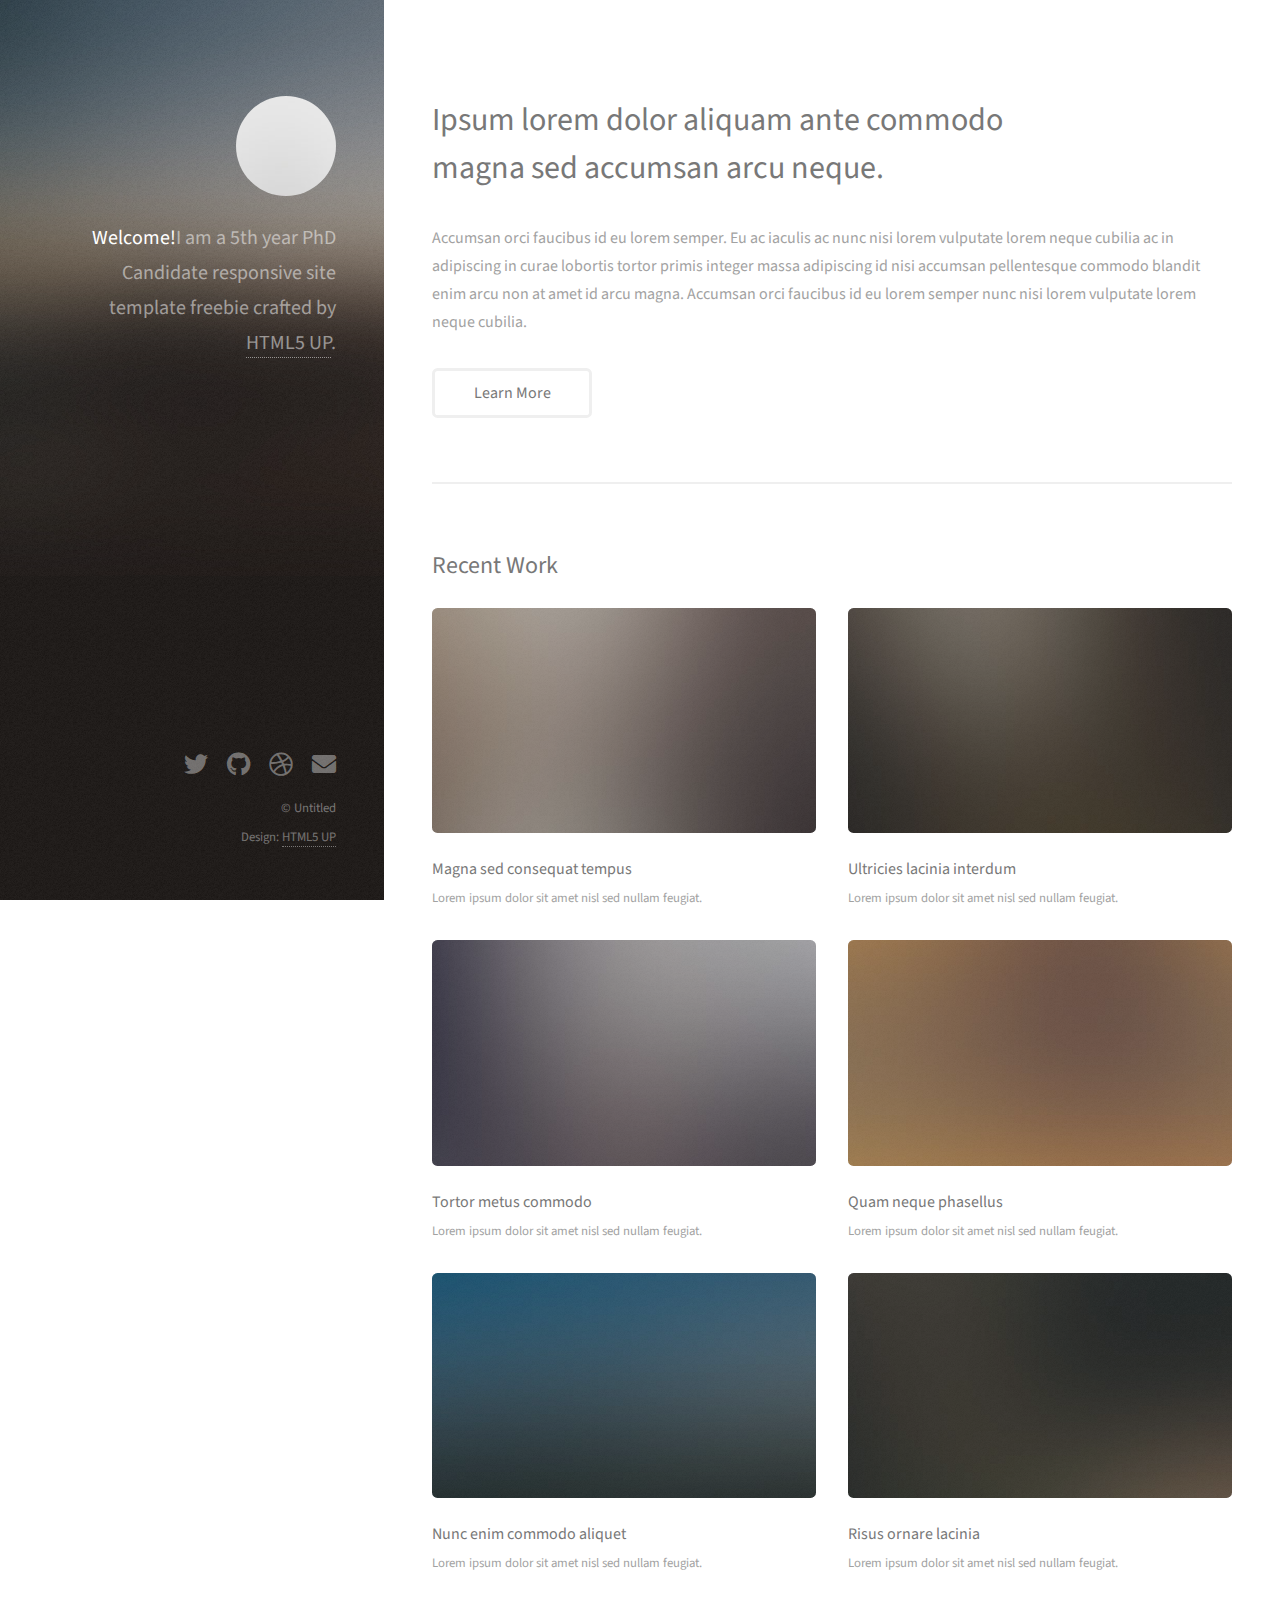
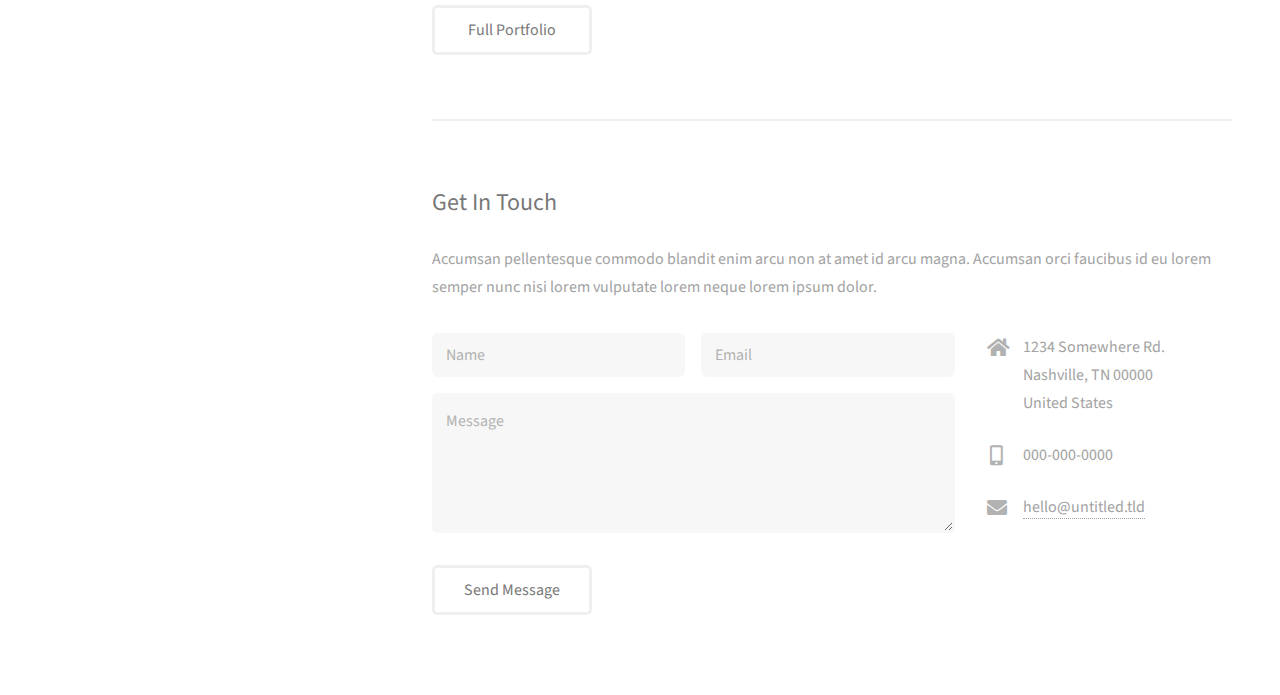
==== commit ee526930: "Update index.html" ====
--- a/index.html
+++ b/index.html
@@ -6,7 +6,7 @@
 -->
 <html>
 	<head>
-		<title>Strata by HTML5 UP</title>
+		<title>Anushka Mitra</title>
 		<meta charset="utf-8" />
 		<meta name="viewport" content="width=device-width, initial-scale=1, user-scalable=no" />
 		<link rel="stylesheet" href="assets/css/main.css" />
@@ -17,7 +17,7 @@
 			<header id="header">
 				<div class="inner">
 					<a href="#" class="image avatar"><img src="images/avatar.jpg" alt="" /></a>
-					<h1><strong>I am Strata</strong>, a super simple<br />
+					<h1><strong>Welcome!</strong>I am a 5th year PhD Candidate<br />
 					responsive site template freebie<br />
 					crafted by <a href="http://html5up.net">HTML5 UP</a>.</h1>
 				</div>
@@ -460,4 +460,4 @@
 			<script src="assets/js/main.js"></script>
 
 	</body>
-</html>+</html>
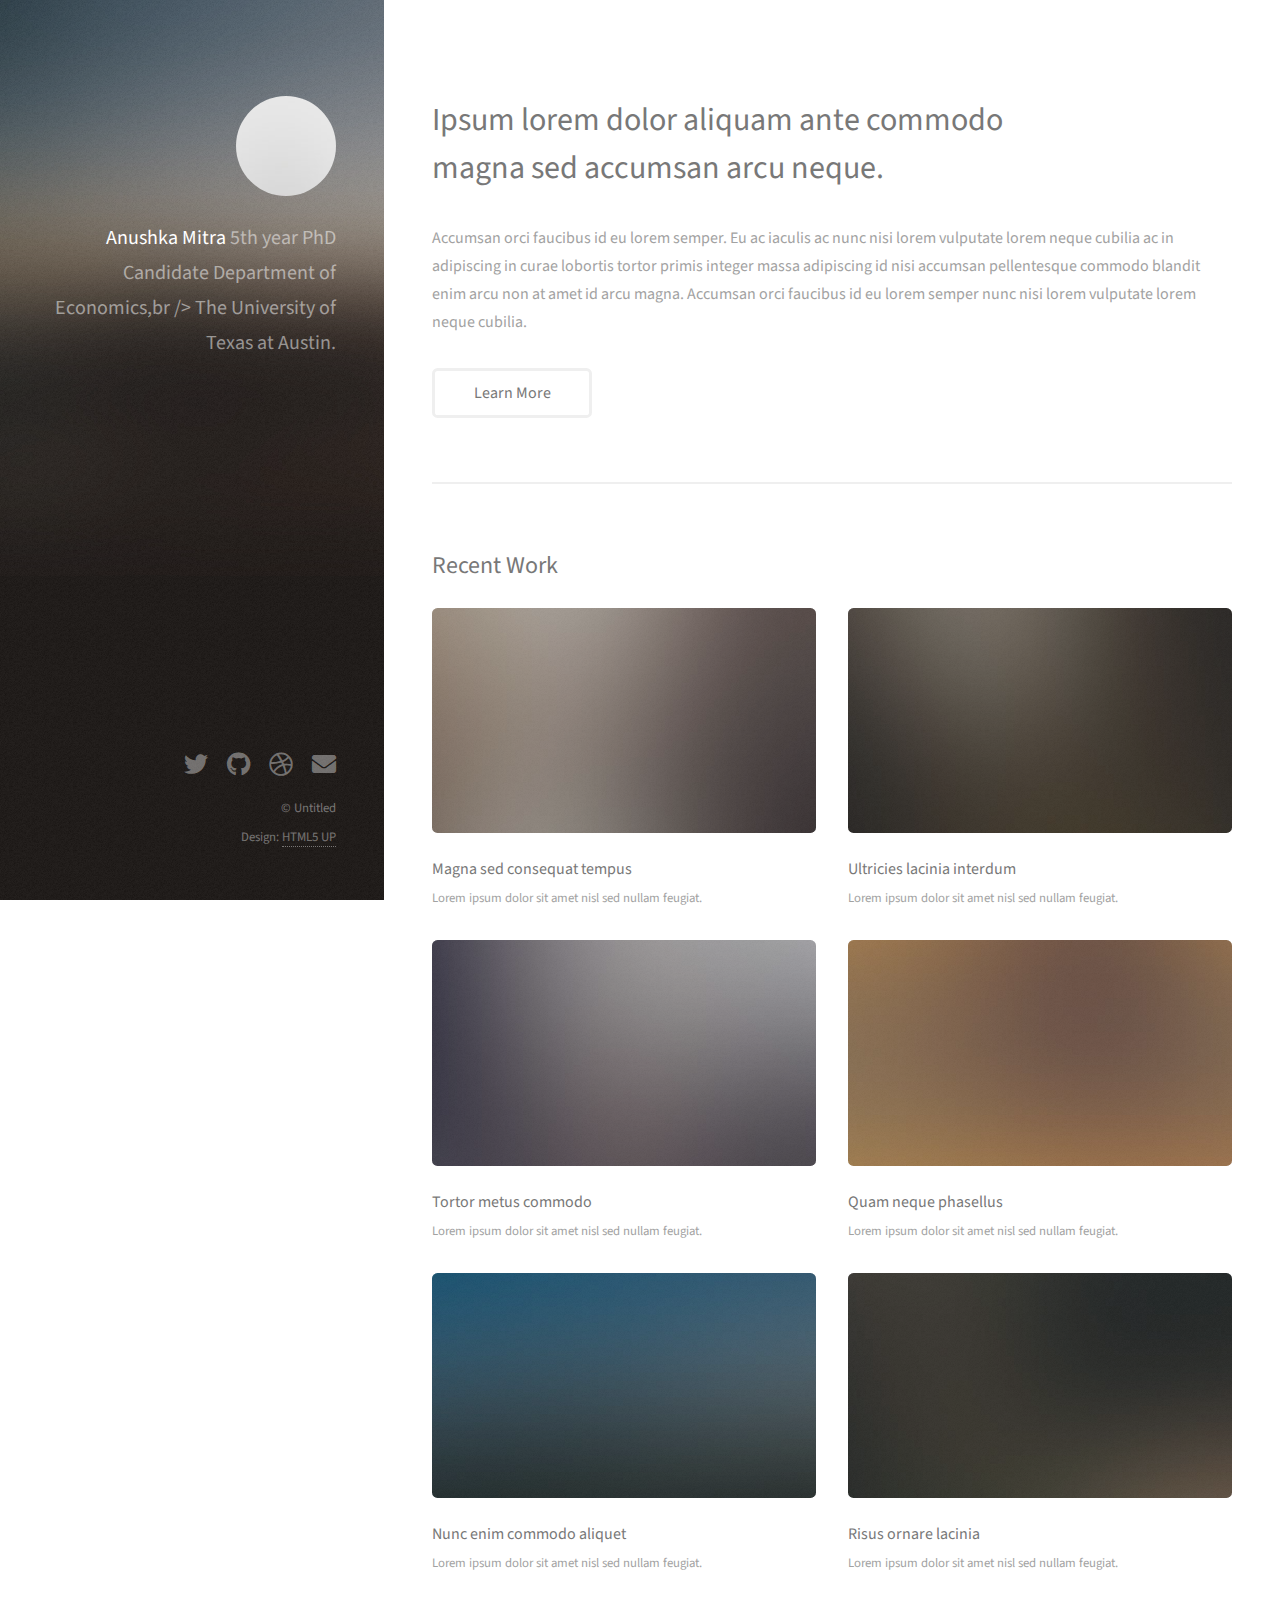
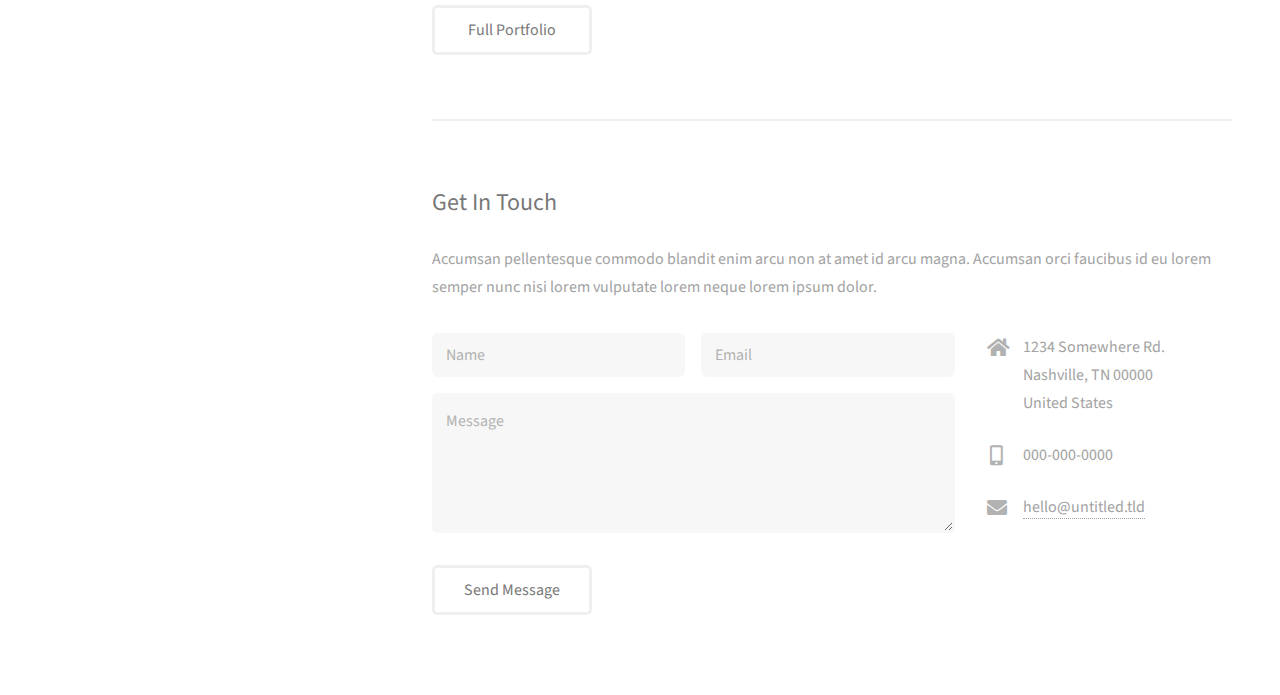
==== commit 71e52e8a: "Update index.html" ====
--- a/index.html
+++ b/index.html
@@ -17,9 +17,10 @@
 			<header id="header">
 				<div class="inner">
 					<a href="#" class="image avatar"><img src="images/avatar.jpg" alt="" /></a>
-					<h1><strong>Welcome!</strong>I am a 5th year PhD Candidate<br />
-					responsive site template freebie<br />
-					crafted by <a href="http://html5up.net">HTML5 UP</a>.</h1>
+					<h1><strong>Anushka Mitra</strong><br />
+					5th year PhD Candidate<br />
+					Department of Economics,br />
+					The University of Texas at Austin.</h1>
 				</div>
 			</header>
 
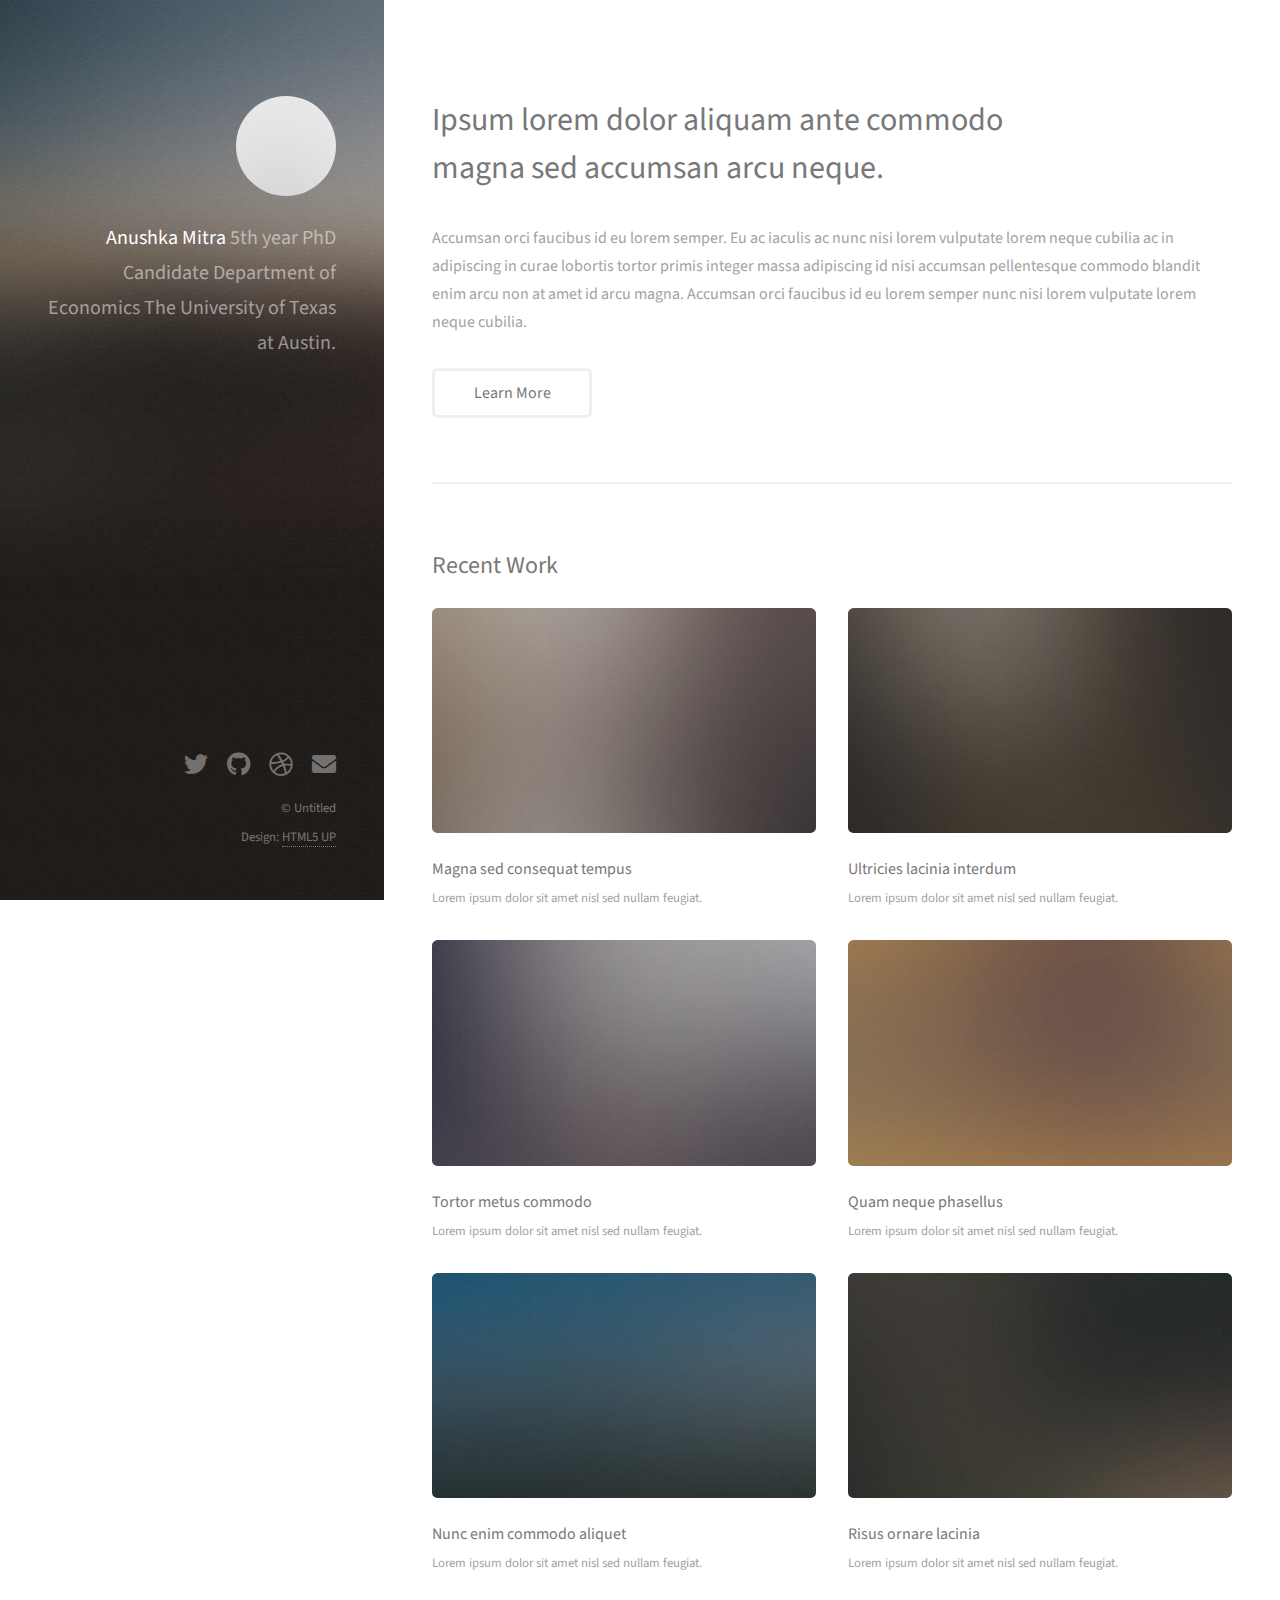
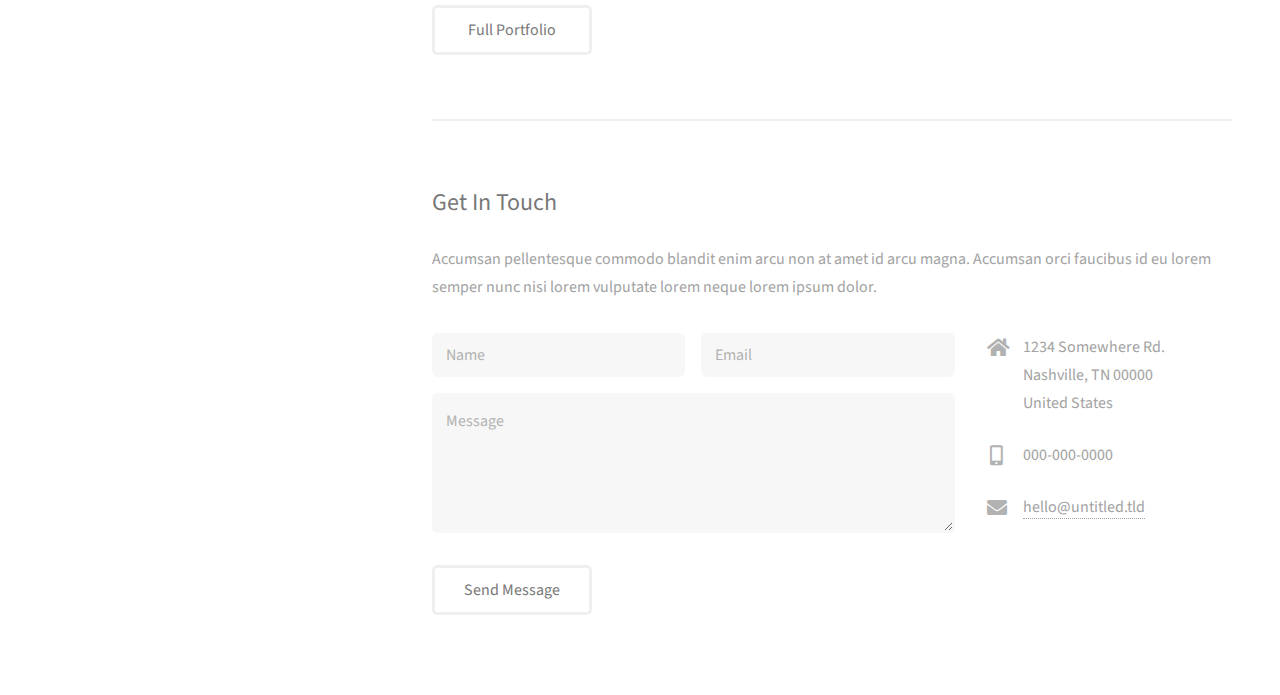
==== commit a0e305be: "Update index.html" ====
--- a/index.html
+++ b/index.html
@@ -19,10 +19,18 @@
 					<a href="#" class="image avatar"><img src="images/avatar.jpg" alt="" /></a>
 					<h1><strong>Anushka Mitra</strong><br />
 					5th year PhD Candidate<br />
-					Department of Economics,br />
+					Department of Economics<br />
 					The University of Texas at Austin.</h1>
 				</div>
 			</header>
+		
+		
+</script>
+
+  
+
+  <meta name="description" content="PhD Candidate">
+  <meta name="author" content="Anushka Mitra">
 
 		<!-- Main -->
 			<div id="main">
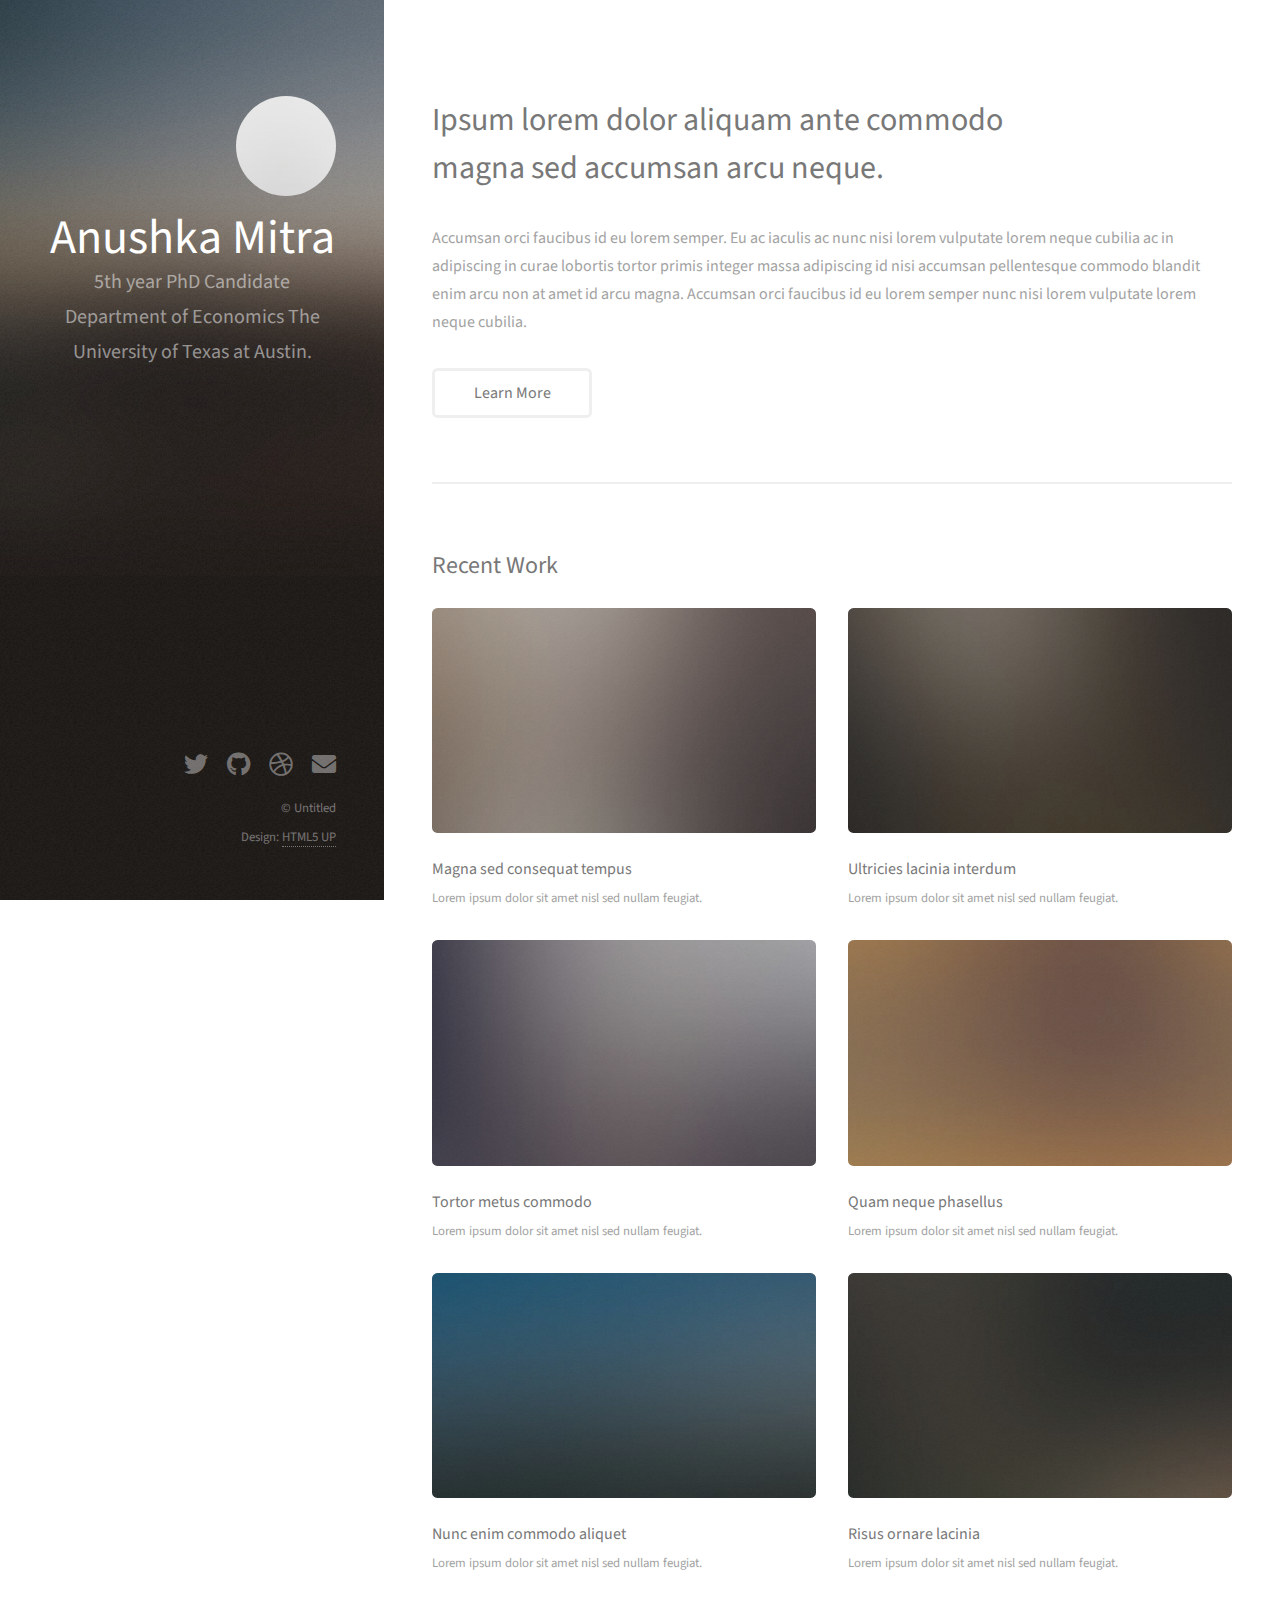
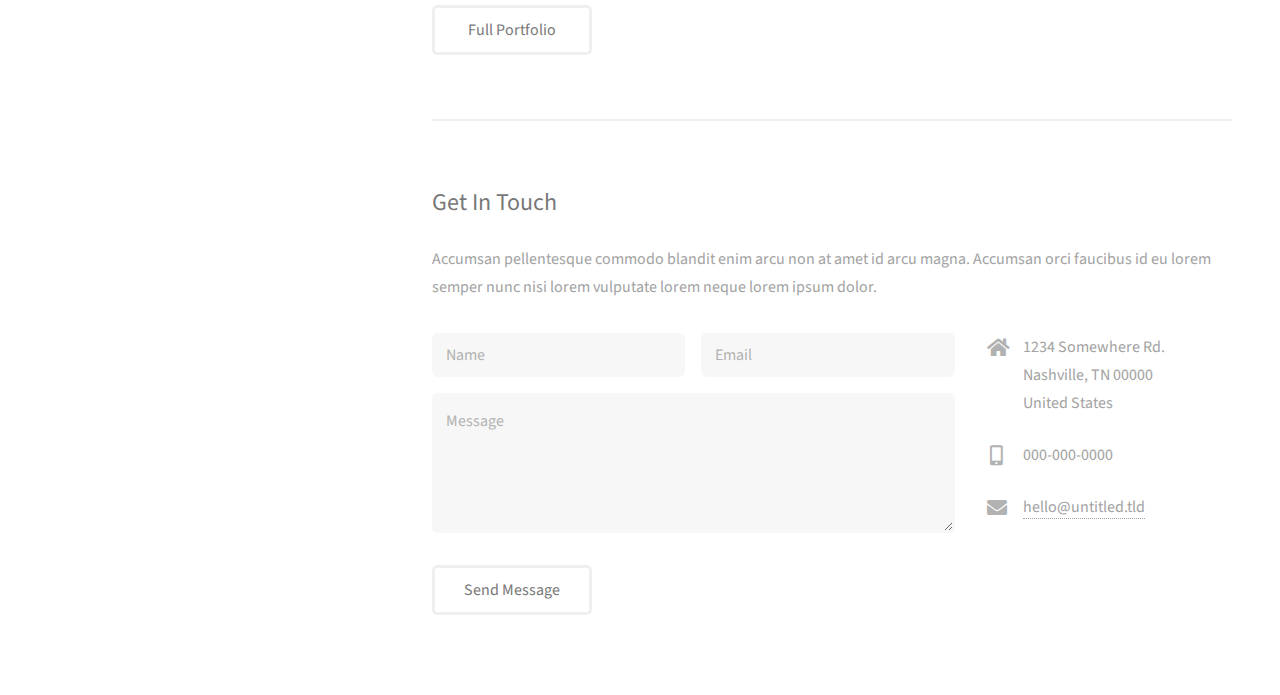
==== commit e0e96865: "Update index.html" ====
--- a/index.html
+++ b/index.html
@@ -17,20 +17,12 @@
 			<header id="header">
 				<div class="inner">
 					<a href="#" class="image avatar"><img src="images/avatar.jpg" alt="" /></a>
-					<h1><strong>Anushka Mitra</strong><br />
+					<center><h1><strong><font size="24">Anushka Mitra</font></strong><br />
 					5th year PhD Candidate<br />
 					Department of Economics<br />
-					The University of Texas at Austin.</h1>
+						The University of Texas at Austin.</h1></center>
 				</div>
 			</header>
-		
-		
-</script>
-
-  
-
-  <meta name="description" content="PhD Candidate">
-  <meta name="author" content="Anushka Mitra">
 
 		<!-- Main -->
 			<div id="main">
